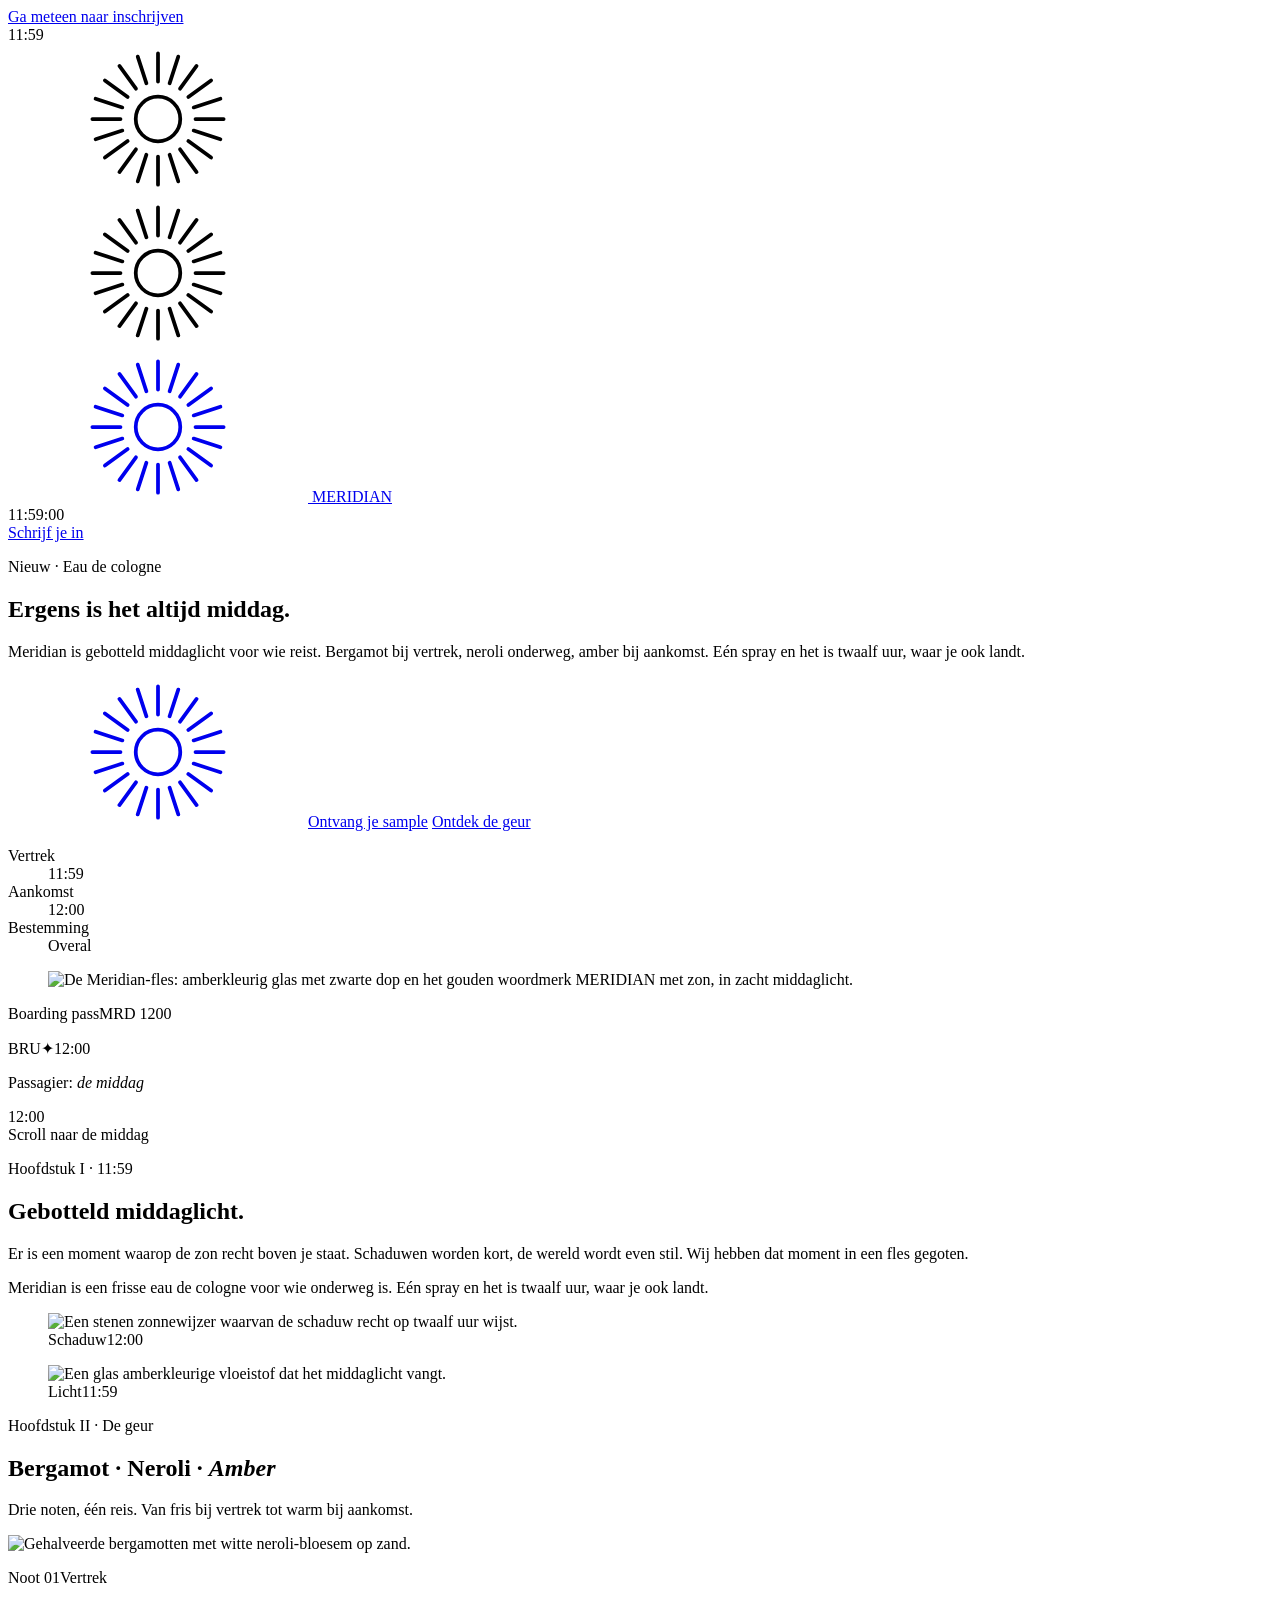
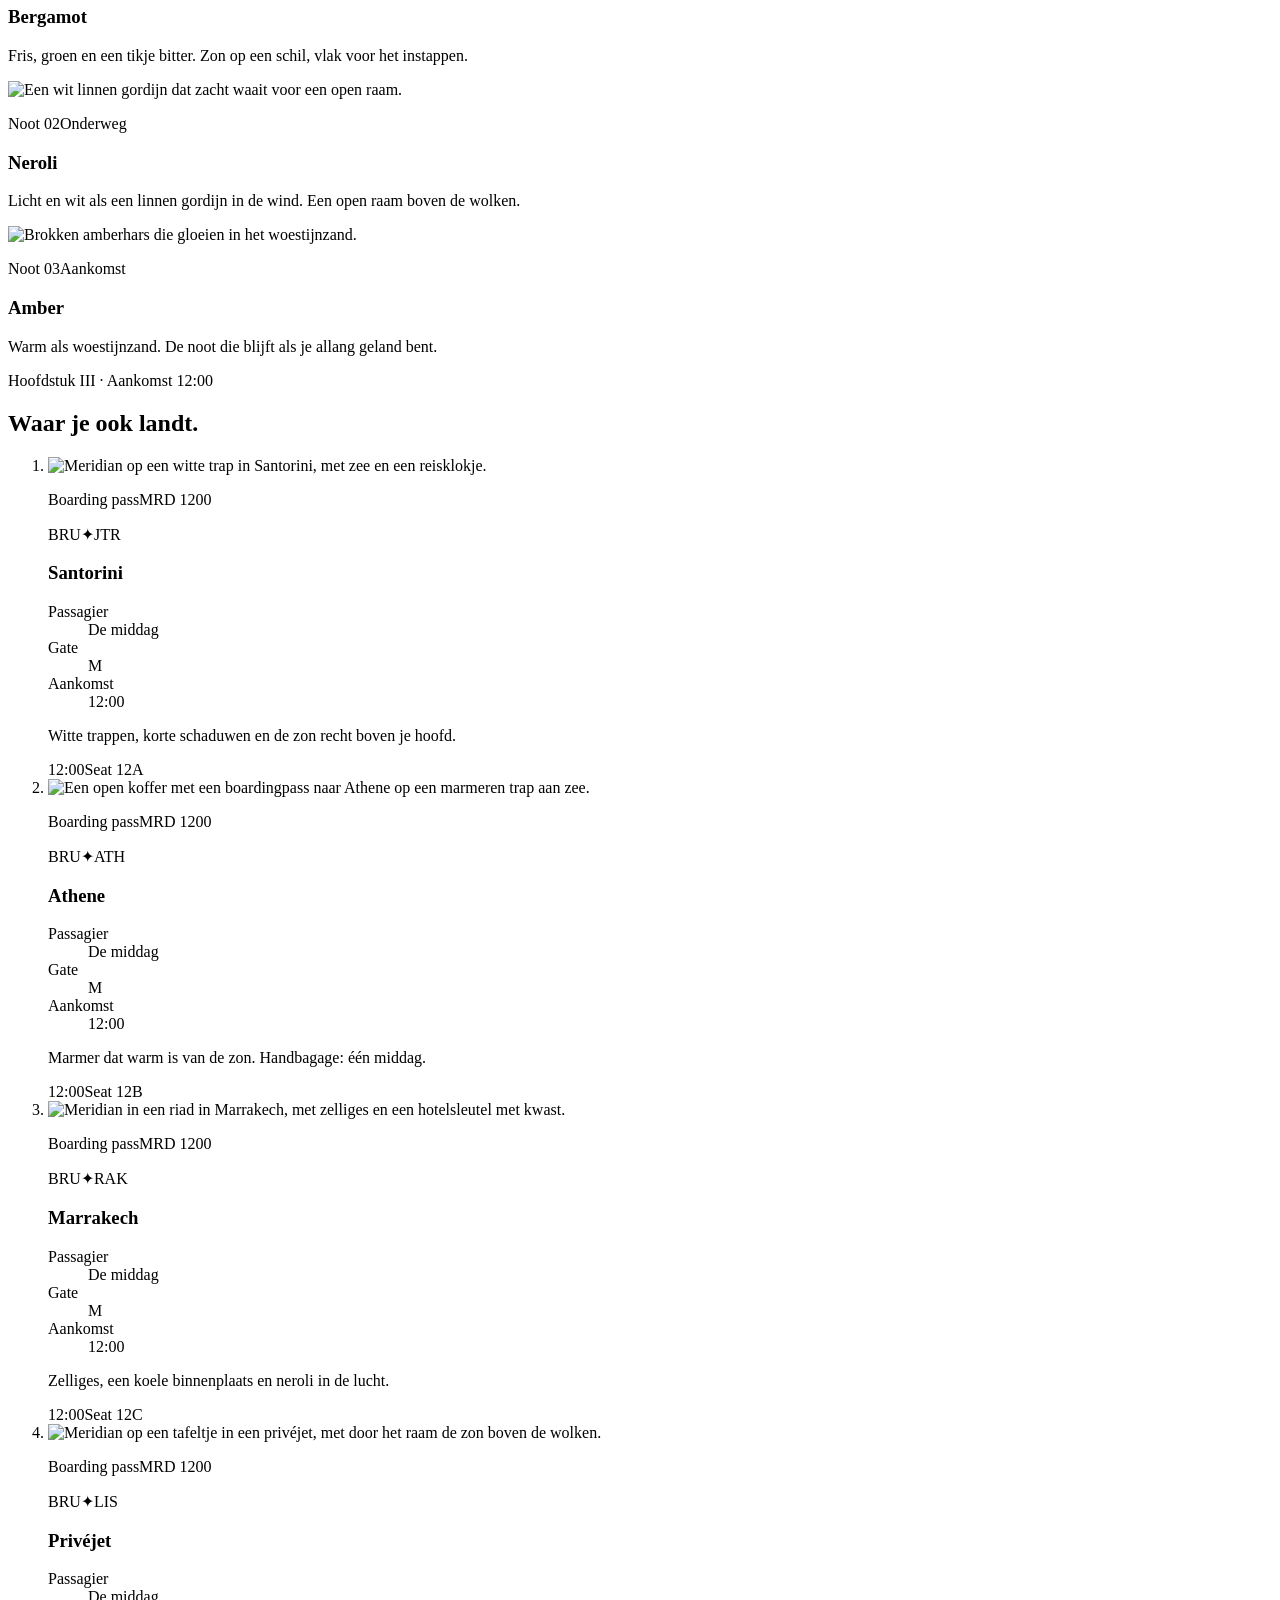
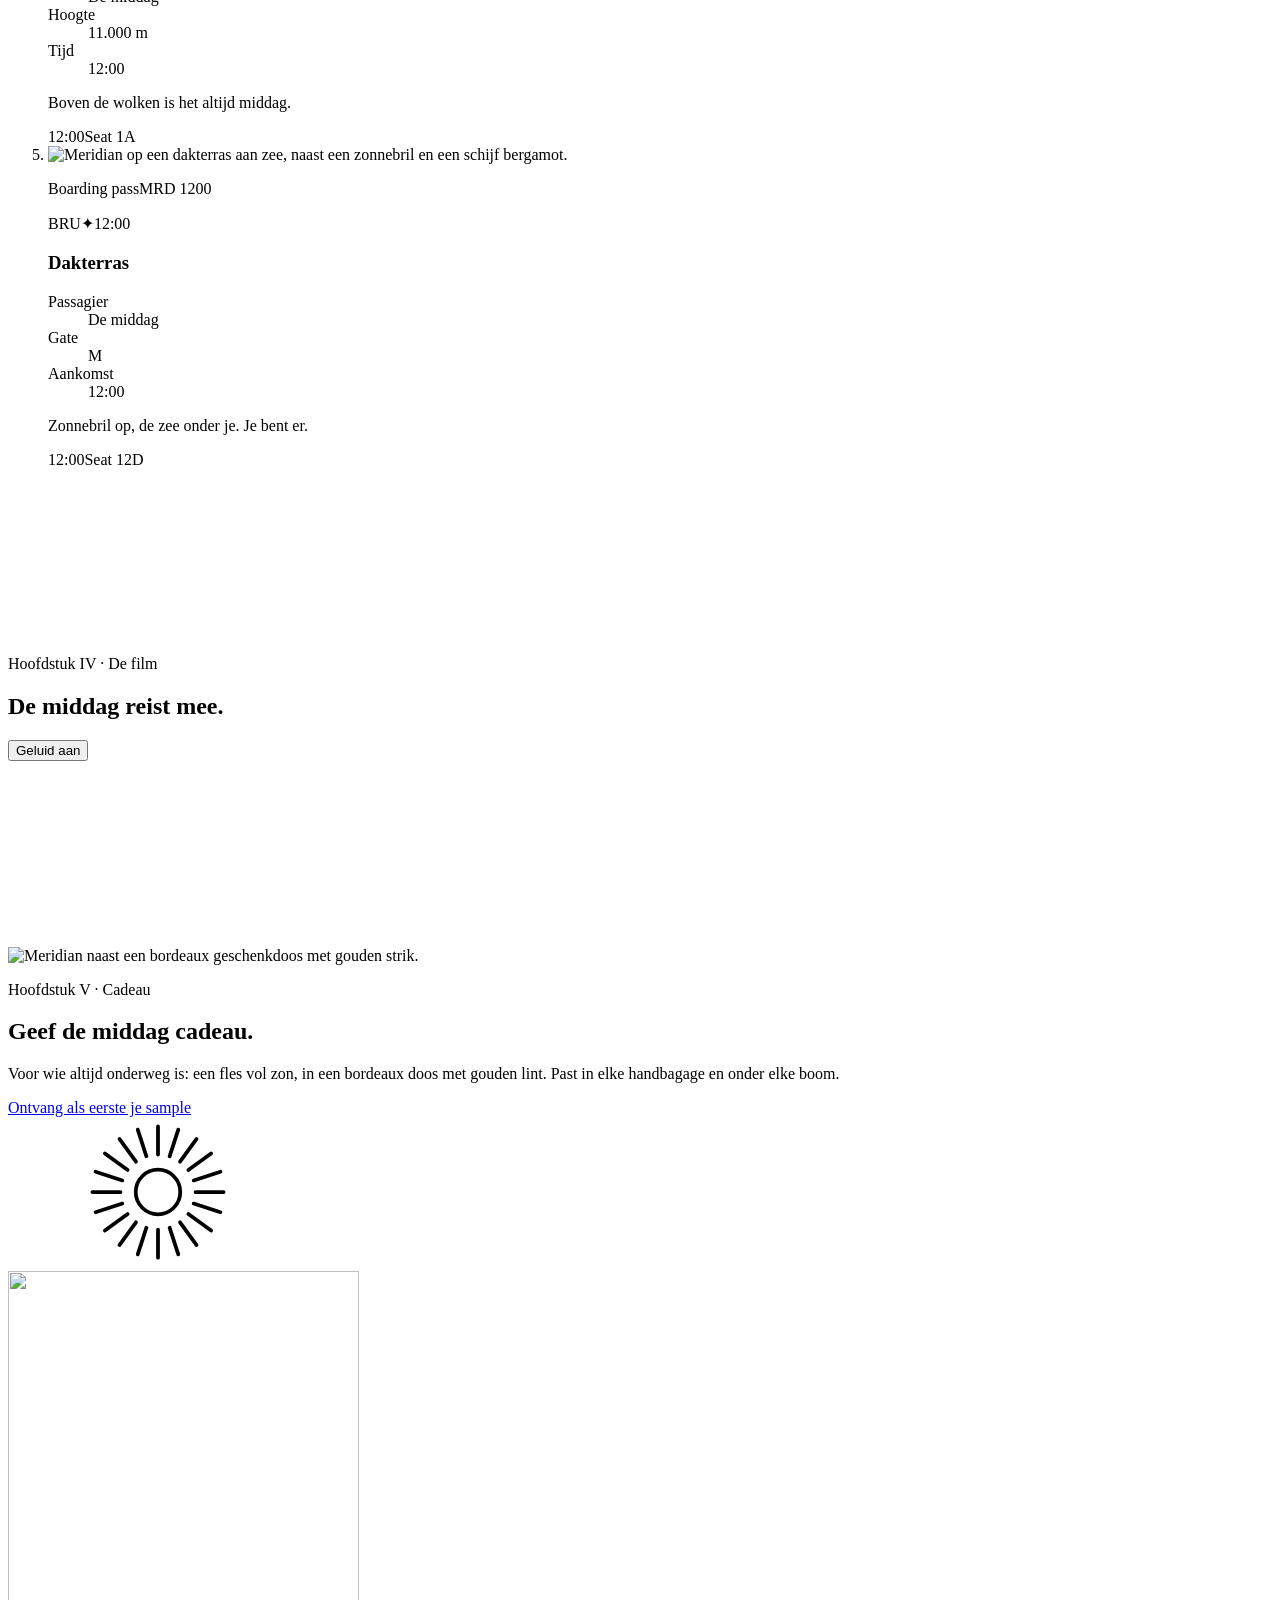
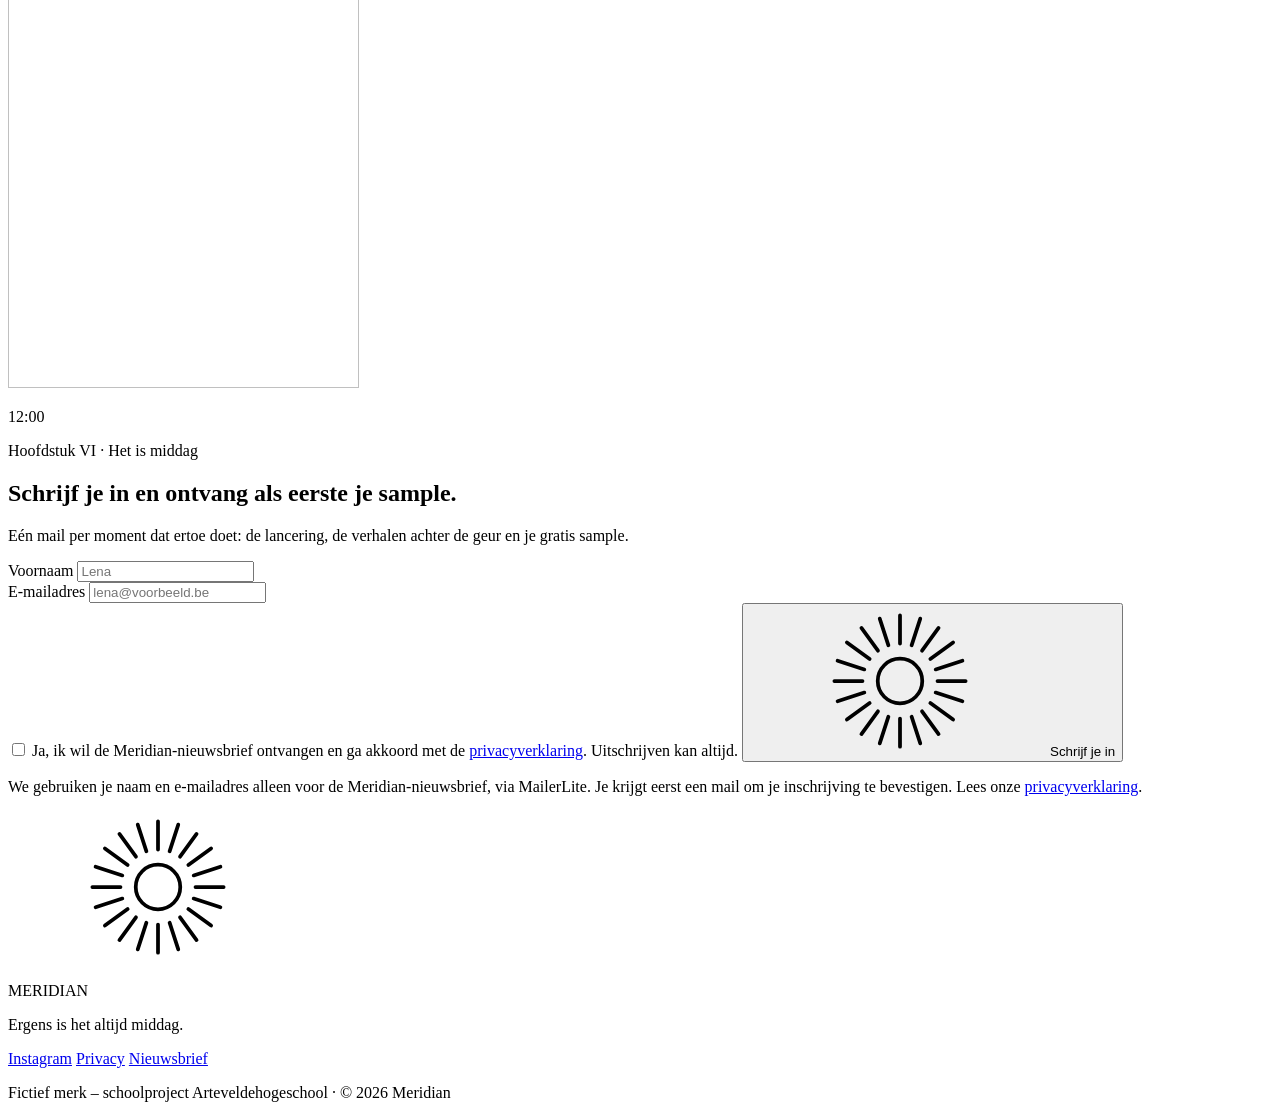
==== index.html @ 3ebc2413 "Add files via upload" ====
<!doctype html>
<html lang="nl">
<head>
  <meta charset="utf-8">
  <script>document.documentElement.classList.add("js")</script>
  <meta name="viewport" content="width=device-width, initial-scale=1">
  <title>MERIDIAN – Ergens is het altijd middag</title>
  <meta name="description" content="Meridian is een eau de cologne voor wie reist: bergamot, neroli en amber. Gebotteld middaglicht. Schrijf je in en ontvang als eerste je sample.">
  <meta name="theme-color" content="#2A1B21">

  <meta property="og:type" content="website">
  <meta property="og:title" content="MERIDIAN – Ergens is het altijd middag">
  <meta property="og:description" content="Gebotteld middaglicht. Eau de cologne voor wie reist. Schrijf je in en ontvang als eerste je sample.">
  <meta property="og:image" content="https://abdullahaltaee10-star.github.io/meridian/img/og-image.jpg">
  <meta property="og:url" content="https://abdullahaltaee10-star.github.io/meridian/">
  <meta property="og:locale" content="nl_BE">
  <meta name="twitter:card" content="summary_large_image">

  <link rel="icon" href="img/zon.svg" type="image/svg+xml">
  <link rel="apple-touch-icon" href="img/apple-touch-icon.png">

  <link rel="preconnect" href="https://fonts.googleapis.com">
  <link rel="preconnect" href="https://fonts.gstatic.com" crossorigin>
  <link href="https://fonts.googleapis.com/css2?family=Manrope:wght@400;500;600&family=Playfair+Display:ital,wght@0,400;0,500;1,400&display=swap" rel="stylesheet">
  <link rel="preload" href="img/hero-fles-a.webp" as="image">
  <link rel="stylesheet" href="css/style.css">
</head>
<body>
  <svg width="0" height="0" style="position:absolute" aria-hidden="true">
    <symbol id="zon" viewBox="0 0 64 64">
      <g fill="none" stroke="currentColor" stroke-width="1.6" stroke-linecap="round">
        <circle cx="32" cy="32" r="9.5"/>
        <g id="stralen"><path d="M32 4v12M32 48v12M4 32h12M48 32h12"/></g>
        <use href="#stralen" transform="rotate(18 32 32)"/>
        <use href="#stralen" transform="rotate(36 32 32)"/>
        <use href="#stralen" transform="rotate(54 32 32)"/>
        <use href="#stralen" transform="rotate(72 32 32)"/>
      </g>
    </symbol>
  </svg>

  <a class="skiplink" href="#inschrijven">Ga meteen naar inschrijven</a>

  <!-- 0. Intro: 11:59 → 12:00 -->
  <div class="intro" aria-hidden="true">
    <div class="intro__klok"><span class="intro__uur">11</span><span class="intro__dp">:</span><span class="intro__min">59</span></div>
    <div class="intro__flits"></div>
  </div>

  <!-- Vaste lagen -->
  <div class="achtergrond" aria-hidden="true"></div>
  <div class="meridiaan" aria-hidden="true"><span class="meridiaan__lijn"></span><svg class="meridiaan__zon"><use href="#zon"/></svg></div>
  <div class="cursor" aria-hidden="true"><svg><use href="#zon"/></svg></div>

  <header class="kop">
    <a class="kop__merk" href="#top" aria-label="Meridian, naar boven">
      <svg class="kop__zon" aria-hidden="true"><use href="#zon"/></svg>
      <span>MERIDIAN</span>
    </a>
    <div class="kop__rechts">
      <div class="klok" role="timer" aria-label="Tijd tot de middag">
        <span class="klok__tijd">11:59</span><span class="klok__sec">:00</span>
      </div>
      <a class="knop knop--klein magneet" href="#inschrijven">Schrijf je in</a>
    </div>
  </header>

  <main id="top">
    <!-- 1. Hero -->
    <section class="hero" data-bg="#FBF3E4" data-fg="#2A1B21" aria-labelledby="hero-titel">
      <div class="hero__tekst">
        <p class="label hero__in">Nieuw · Eau de cologne</p>
        <h1 id="hero-titel" class="hero__titel">
          <span class="hero__regel hero__in">Ergens is het</span>
          <span class="hero__regel hero__regel--cursief hero__in">altijd middag.</span>
        </h1>
        <p class="lead hero__in">Meridian is gebotteld middaglicht voor wie reist. Bergamot bij vertrek, neroli onderweg, amber bij aankomst. Eén spray en het is twaalf uur, waar je ook landt.</p>
        <div class="hero__knoppen hero__in">
          <a class="knop knop--bordeaux magneet" href="#inschrijven"><svg aria-hidden="true"><use href="#zon"/></svg><span>Ontvang je sample</span></a>
          <a class="knop knop--lijn magneet" href="#middaglicht">Ontdek de geur</a>
        </div>
        <dl class="hero__data hero__in">
          <div><dt>Vertrek</dt><dd>11:59</dd></div>
          <div><dt>Aankomst</dt><dd>12:00</dd></div>
          <div><dt>Bestemming</dt><dd>Overal</dd></div>
        </dl>
      </div>
      <div class="hero__beeld">
        <figure class="hero__boog">
          <img src="img/hero-fles-a.webp" alt="De Meridian-fles: amberkleurig glas met zwarte dop en het gouden woordmerk MERIDIAN met zon, in zacht middaglicht." width="819" height="1024" fetchpriority="high">
        </figure>
        <div class="miniticket" aria-hidden="true">
          <div class="miniticket__info">
            <p class="pas__kop"><span>Boarding pass</span><span>MRD 1200</span></p>
            <p class="pas__route"><span>BRU</span><span class="pas__vlieg">✦</span><span>12:00</span></p>
            <p class="miniticket__naam">Passagier: <em>de middag</em></p>
          </div>
          <div class="miniticket__strook"><span class="stempel stempel--klein">12:00</span></div>
        </div>
      </div>
      <div class="scrollhint" aria-hidden="true"><span></span>Scroll naar de middag</div>
    </section>

    <!-- 2. Gebotteld middaglicht -->
    <section id="middaglicht" class="middaglicht" data-bg="#F2BE5C" data-fg="#2A1B21" aria-labelledby="ml-titel">
      <div class="middaglicht__inhoud">
        <p class="label">Hoofdstuk I · 11:59</p>
        <h2 id="ml-titel" class="titel splits">Gebotteld middaglicht.</h2>
        <p class="lead splits-regels">Er is een moment waarop de zon recht boven je staat. Schaduwen worden kort, de wereld wordt even stil. Wij hebben dat moment in een fles gegoten.</p>
        <p class="lead splits-regels">Meridian is een frisse eau de cologne voor wie onderweg is. Eén spray en het is twaalf uur, waar je ook landt.</p>
      </div>
      <div class="middaglicht__beelden">
        <figure class="fotokaart fotokaart--groot">
          <img src="img/zonnewijzer.webp" alt="Een stenen zonnewijzer waarvan de schaduw recht op twaalf uur wijst." loading="lazy" width="896" height="1152">
          <figcaption><span>Schaduw</span><span>12:00</span></figcaption>
        </figure>
        <figure class="fotokaart fotokaart--klein">
          <img src="img/amber-licht.webp" alt="Een glas amberkleurige vloeistof dat het middaglicht vangt." loading="lazy" width="896" height="1152">
          <figcaption><span>Licht</span><span>11:59</span></figcaption>
        </figure>
      </div>
    </section>

    <!-- 3. Geurnoten -->
    <section class="noten" data-bg="#FBF3E4" data-fg="#2A1B21" aria-labelledby="noten-titel">
      <div class="noten__kop">
        <p class="label">Hoofdstuk II · De geur</p>
        <h2 id="noten-titel" class="titel">Bergamot · Neroli · <em>Amber</em></h2>
        <p class="lead">Drie noten, één reis. Van fris bij vertrek tot warm bij aankomst.</p>
      </div>
      <div class="noten__rij">
        <article class="notekaart notekaart--bergamot">
          <div class="notekaart__beeld"><img src="img/bergamot.webp" alt="Gehalveerde bergamotten met witte neroli-bloesem op zand." loading="lazy" width="896" height="1152"></div>
          <div class="notekaart__tekst">
            <p class="notekaart__nr"><span>Noot 01</span><span>Vertrek</span></p>
            <h3 class="notekaart__naam">Bergamot</h3>
            <p>Fris, groen en een tikje bitter. Zon op een schil, vlak voor het instappen.</p>
          </div>
        </article>
        <article class="notekaart notekaart--neroli">
          <div class="notekaart__beeld"><img src="img/gordijn.webp" alt="Een wit linnen gordijn dat zacht waait voor een open raam." loading="lazy" width="896" height="1152"></div>
          <div class="notekaart__tekst">
            <p class="notekaart__nr"><span>Noot 02</span><span>Onderweg</span></p>
            <h3 class="notekaart__naam">Neroli</h3>
            <p>Licht en wit als een linnen gordijn in de wind. Een open raam boven de wolken.</p>
          </div>
        </article>
        <article class="notekaart notekaart--amber">
          <div class="notekaart__beeld"><img src="img/amberhars.webp" alt="Brokken amberhars die gloeien in het woestijnzand." loading="lazy" width="896" height="1152"></div>
          <div class="notekaart__tekst">
            <p class="notekaart__nr"><span>Noot 03</span><span>Aankomst</span></p>
            <h3 class="notekaart__naam">Amber</h3>
            <p>Warm als woestijnzand. De noot die blijft als je allang geland bent.</p>
          </div>
        </article>
      </div>
    </section>

    <!-- 4. Waar je ook landt -->
    <section class="bestemmingen" data-bg="#E6EEF0" data-fg="#2A1B21" aria-labelledby="best-titel">
      <div class="bestemmingen__kop">
        <p class="label">Hoofdstuk III · Aankomst 12:00</p>
        <h2 id="best-titel" class="titel">Waar je ook landt.</h2>
      </div>
      <div class="baan">
        <ol class="baan__spoor">
          <li class="pas">
            <img class="pas__beeld" src="img/santorini.webp" alt="Meridian op een witte trap in Santorini, met zee en een reisklokje." loading="lazy" width="928" height="1152">
            <div class="pas__info">
              <p class="pas__kop"><span>Boarding pass</span><span>MRD 1200</span></p>
              <p class="pas__route"><span>BRU</span><span class="pas__vlieg" aria-hidden="true">✦</span><span>JTR</span></p>
              <h3 class="pas__stad">Santorini</h3>
              <dl class="pas__data"><div><dt>Passagier</dt><dd>De middag</dd></div><div><dt>Gate</dt><dd>M</dd></div><div><dt>Aankomst</dt><dd>12:00</dd></div></dl>
              <p class="pas__zin">Witte trappen, korte schaduwen en de zon recht boven je hoofd.</p>
            </div>
            <div class="pas__perforatie" aria-hidden="true"></div>
            <div class="pas__strook"><span class="stempel">12:00</span><span class="pas__seat">Seat 12A</span></div>
          </li>
          <li class="pas">
            <img class="pas__beeld pas__beeld--athene" src="img/athene.webp" alt="Een open koffer met een boardingpass naar Athene op een marmeren trap aan zee." loading="lazy" width="928" height="1152">
            <div class="pas__info">
              <p class="pas__kop"><span>Boarding pass</span><span>MRD 1200</span></p>
              <p class="pas__route"><span>BRU</span><span class="pas__vlieg" aria-hidden="true">✦</span><span>ATH</span></p>
              <h3 class="pas__stad">Athene</h3>
              <dl class="pas__data"><div><dt>Passagier</dt><dd>De middag</dd></div><div><dt>Gate</dt><dd>M</dd></div><div><dt>Aankomst</dt><dd>12:00</dd></div></dl>
              <p class="pas__zin">Marmer dat warm is van de zon. Handbagage: één middag.</p>
            </div>
            <div class="pas__perforatie" aria-hidden="true"></div>
            <div class="pas__strook"><span class="stempel">12:00</span><span class="pas__seat">Seat 12B</span></div>
          </li>
          <li class="pas">
            <img class="pas__beeld" src="img/marrakech.webp" alt="Meridian in een riad in Marrakech, met zelliges en een hotelsleutel met kwast." loading="lazy" width="928" height="1152">
            <div class="pas__info">
              <p class="pas__kop"><span>Boarding pass</span><span>MRD 1200</span></p>
              <p class="pas__route"><span>BRU</span><span class="pas__vlieg" aria-hidden="true">✦</span><span>RAK</span></p>
              <h3 class="pas__stad">Marrakech</h3>
              <dl class="pas__data"><div><dt>Passagier</dt><dd>De middag</dd></div><div><dt>Gate</dt><dd>M</dd></div><div><dt>Aankomst</dt><dd>12:00</dd></div></dl>
              <p class="pas__zin">Zelliges, een koele binnenplaats en neroli in de lucht.</p>
            </div>
            <div class="pas__perforatie" aria-hidden="true"></div>
            <div class="pas__strook"><span class="stempel">12:00</span><span class="pas__seat">Seat 12C</span></div>
          </li>
          <li class="pas">
            <img class="pas__beeld" src="img/privejet.webp" alt="Meridian op een tafeltje in een privéjet, met door het raam de zon boven de wolken." loading="lazy" width="928" height="1152">
            <div class="pas__info">
              <p class="pas__kop"><span>Boarding pass</span><span>MRD 1200</span></p>
              <p class="pas__route"><span>BRU</span><span class="pas__vlieg" aria-hidden="true">✦</span><span>LIS</span></p>
              <h3 class="pas__stad">Privéjet</h3>
              <dl class="pas__data"><div><dt>Passagier</dt><dd>De middag</dd></div><div><dt>Hoogte</dt><dd>11.000 m</dd></div><div><dt>Tijd</dt><dd>12:00</dd></div></dl>
              <p class="pas__zin">Boven de wolken is het altijd middag.</p>
            </div>
            <div class="pas__perforatie" aria-hidden="true"></div>
            <div class="pas__strook"><span class="stempel">12:00</span><span class="pas__seat">Seat 1A</span></div>
          </li>
          <li class="pas">
            <img class="pas__beeld" src="img/dakterras.webp" alt="Meridian op een dakterras aan zee, naast een zonnebril en een schijf bergamot." loading="lazy" width="928" height="1152">
            <div class="pas__info">
              <p class="pas__kop"><span>Boarding pass</span><span>MRD 1200</span></p>
              <p class="pas__route"><span>BRU</span><span class="pas__vlieg" aria-hidden="true">✦</span><span>12:00</span></p>
              <h3 class="pas__stad">Dakterras</h3>
              <dl class="pas__data"><div><dt>Passagier</dt><dd>De middag</dd></div><div><dt>Gate</dt><dd>M</dd></div><div><dt>Aankomst</dt><dd>12:00</dd></div></dl>
              <p class="pas__zin">Zonnebril op, de zee onder je. Je bent er.</p>
            </div>
            <div class="pas__perforatie" aria-hidden="true"></div>
            <div class="pas__strook"><span class="stempel">12:00</span><span class="pas__seat">Seat 12D</span></div>
          </li>
        </ol>
      </div>
    </section>

    <!-- 5. Film -->
    <section class="film" data-bg="#2A1B21" data-fg="#FBF3E4" aria-labelledby="film-titel">
      <div class="film__kader">
        <video class="film__video" muted loop playsinline preload="none"
          poster="video/poster-film-16x9.webp"
          data-src-breed="video/meridian-film-16x9.mp4" data-src-hoog="video/meridian-film-9x16.mp4"
          data-poster-hoog="video/poster-film-9x16.webp"
          aria-label="Campagnefilm De middag reist mee: een boardingpass, een koffer vol licht, een zonnewijzer op de vleugel en de Meridian-fles op terrazzo."></video>
        <div class="film__tekst">
          <p class="label">Hoofdstuk IV · De film</p>
          <h2 id="film-titel" class="titel">De middag reist mee.</h2>
        </div>
        <button class="film__geluid magneet" type="button" aria-pressed="false">
          <span class="film__geluid-icoon" aria-hidden="true"></span><span class="film__geluid-tekst">Geluid aan</span>
        </button>
      </div>
    </section>

    <!-- 6. Cadeau -->
    <section class="cadeau" data-bg="#8A384D" data-fg="#FBF3E4" aria-labelledby="cadeau-titel">
      <div class="cadeau__beelden">
        <figure class="cadeau__boog">
          <video class="cadeau__video" muted loop playsinline preload="none"
            poster="video/poster-cadeau-9x16.webp"
            data-src-breed="video/meridian-cadeau-9x16.mp4" data-src-hoog="video/meridian-cadeau-9x16.mp4"
            aria-label="Cadeaufilm: de Meridian-fles in een bordeaux geschenkdoos met gouden lint."></video>
        </figure>
        <img class="cadeau__los" src="img/cadeau-03.webp" alt="Meridian naast een bordeaux geschenkdoos met gouden strik." loading="lazy" width="1000" height="1250">
      </div>
      <div class="cadeau__tekst">
        <p class="label">Hoofdstuk V · Cadeau</p>
        <h2 id="cadeau-titel" class="titel splits">Geef de middag cadeau.</h2>
        <p class="lead">Voor wie altijd onderweg is: een fles vol zon, in een bordeaux doos met gouden lint. Past in elke handbagage en onder elke boom.</p>
        <a class="knop knop--goud magneet" href="#inschrijven">Ontvang als eerste je sample</a>
      </div>
    </section>

    <!-- 7. Inschrijving -->
    <section id="inschrijven" class="inschrijven" data-bg="#FBF3E4" data-fg="#2A1B21" aria-labelledby="form-titel">
      <div class="twaalf" aria-hidden="true">
        <div class="twaalf__zon"><div class="twaalf__gloed"></div><svg><use href="#zon"/></svg></div>
        <span class="twaalf__lijn"></span>
        <img class="twaalf__fles" src="img/fles-a.webp" alt="" loading="lazy" width="351" height="717">
        <p class="twaalf__tijd">12:00</p>
      </div>
      <div class="inschrijven__vak">
        <p class="label">Hoofdstuk VI · Het is middag</p>
        <h2 id="form-titel" class="titel">Schrijf je in en ontvang als eerste je sample.</h2>
        <p class="lead">Eén mail per moment dat ertoe doet: de lancering, de verhalen achter de geur en je gratis sample.</p>

        <!-- MailerLite embedded form "Meridian – Nieuwsbrief" (account 2735695, form 202109237346698867), in brandkitstijl -->
        <form class="formulier" action="https://assets.mailerlite.com/jsonp/2735695/forms/202109237346698867/subscribe" method="post" target="_blank" novalidate>
          <div class="veld">
            <label for="f-naam">Voornaam</label>
            <input id="f-naam" type="text" name="fields[name]" autocomplete="given-name" placeholder="Lena" required>
          </div>
          <div class="veld">
            <label for="f-mail">E-mailadres</label>
            <input id="f-mail" type="email" name="fields[email]" autocomplete="email" placeholder="lena@voorbeeld.be" required>
          </div>
          <label class="optin">
            <input id="f-optin" type="checkbox" required>
            <span class="optin__vak" aria-hidden="true"></span>
            <span>Ja, ik wil de Meridian-nieuwsbrief ontvangen en ga akkoord met de <a href="privacy.html">privacyverklaring</a>. Uitschrijven kan altijd.</span>
          </label>
          <input type="hidden" name="ml-submit" value="1">
          <input type="hidden" name="anticsrf" value="true">
          <button class="knop knop--bordeaux magneet" type="submit"><svg aria-hidden="true"><use href="#zon"/></svg><span>Schrijf je in</span></button>
          <p class="formulier__melding" role="status" aria-live="polite"></p>
          <p class="formulier__gdpr">We gebruiken je naam en e-mailadres alleen voor de Meridian-nieuwsbrief, via MailerLite. Je krijgt eerst een mail om je inschrijving te bevestigen. Lees onze <a href="privacy.html">privacyverklaring</a>.</p>
        </form>
        <div class="bedankt" hidden tabindex="-1">
          <svg aria-hidden="true"><use href="#zon"/></svg>
          <h3 class="titel-s">Welkom aan boord.</h3>
          <p>Check je inbox en bevestig je inschrijving. Daarna reist de middag met je mee.</p>
        </div>
      </div>
    </section>
  </main>

  <!-- 8. Footer -->
  <footer class="voet">
    <div class="voet__merk">
      <svg aria-hidden="true"><use href="#zon"/></svg>
      <p class="voet__woordmerk">MERIDIAN</p>
      <p class="voet__slogan">Ergens is het altijd middag.</p>
    </div>
    <nav class="voet__links" aria-label="Footer">
      <a href="https://www.instagram.com/" rel="noopener" target="_blank">Instagram</a>
      <a href="privacy.html">Privacy</a>
      <a href="#inschrijven">Nieuwsbrief</a>
    </nav>
    <p class="voet__klein">Fictief merk – schoolproject Arteveldehogeschool · © 2026 Meridian</p>
  </footer>

  <script src="https://cdnjs.cloudflare.com/ajax/libs/gsap/3.12.5/gsap.min.js"></script>
  <script src="https://cdnjs.cloudflare.com/ajax/libs/gsap/3.12.5/ScrollTrigger.min.js"></script>
  <script src="https://unpkg.com/lenis@1.1.13/dist/lenis.min.js"></script>
  <script src="js/main.js"></script>
</body>
</html>
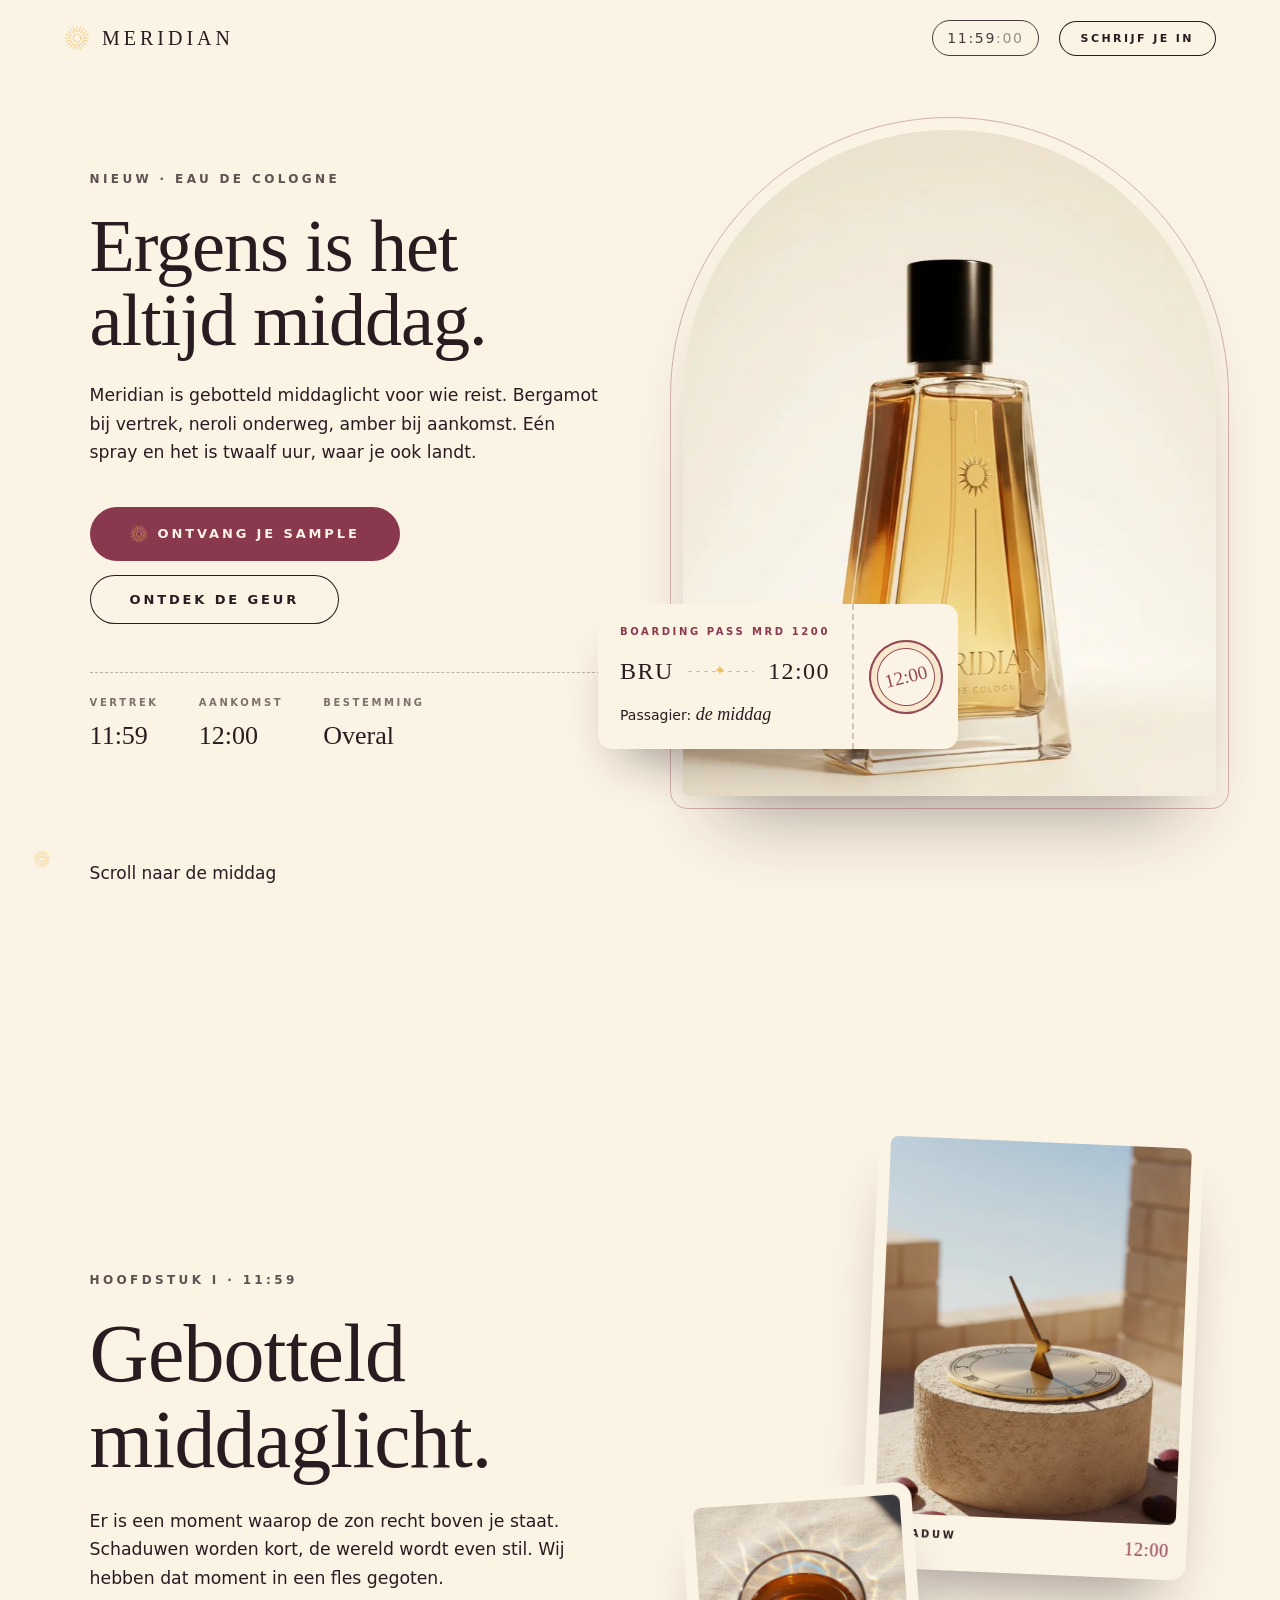
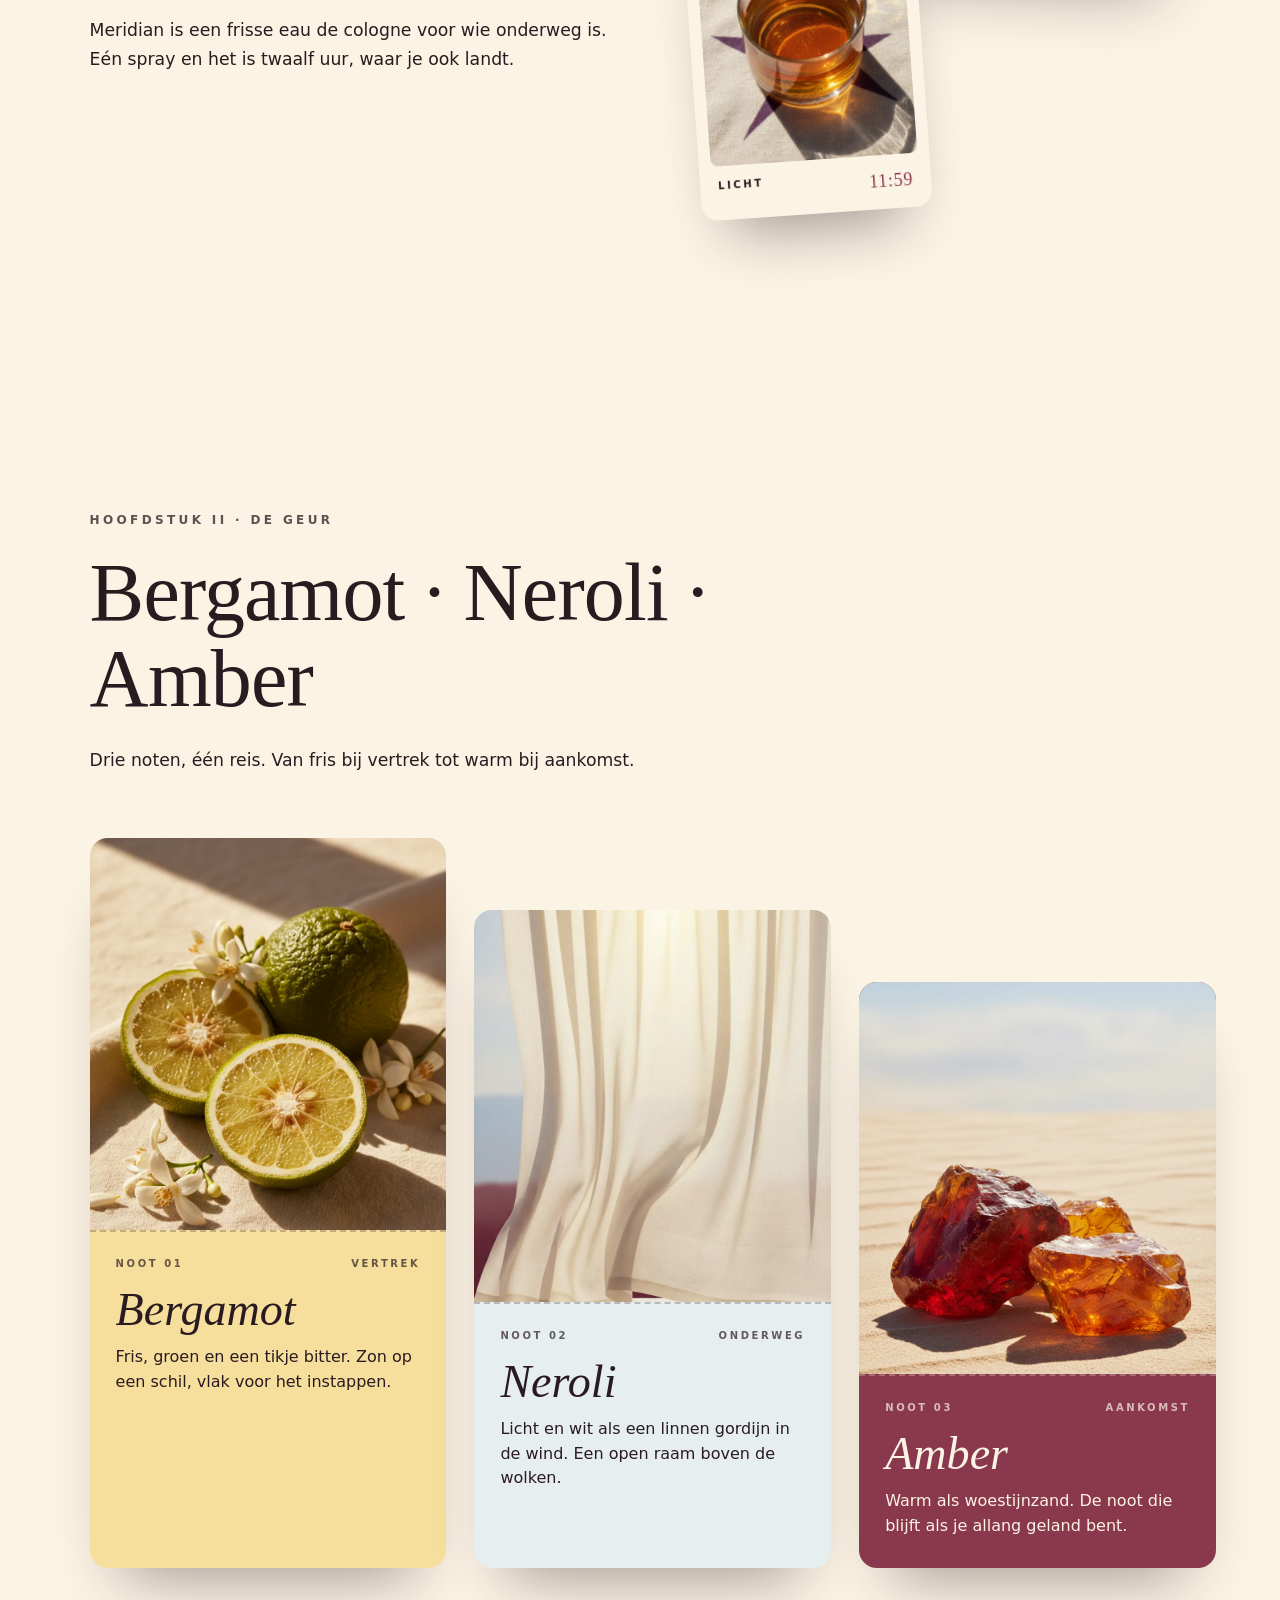
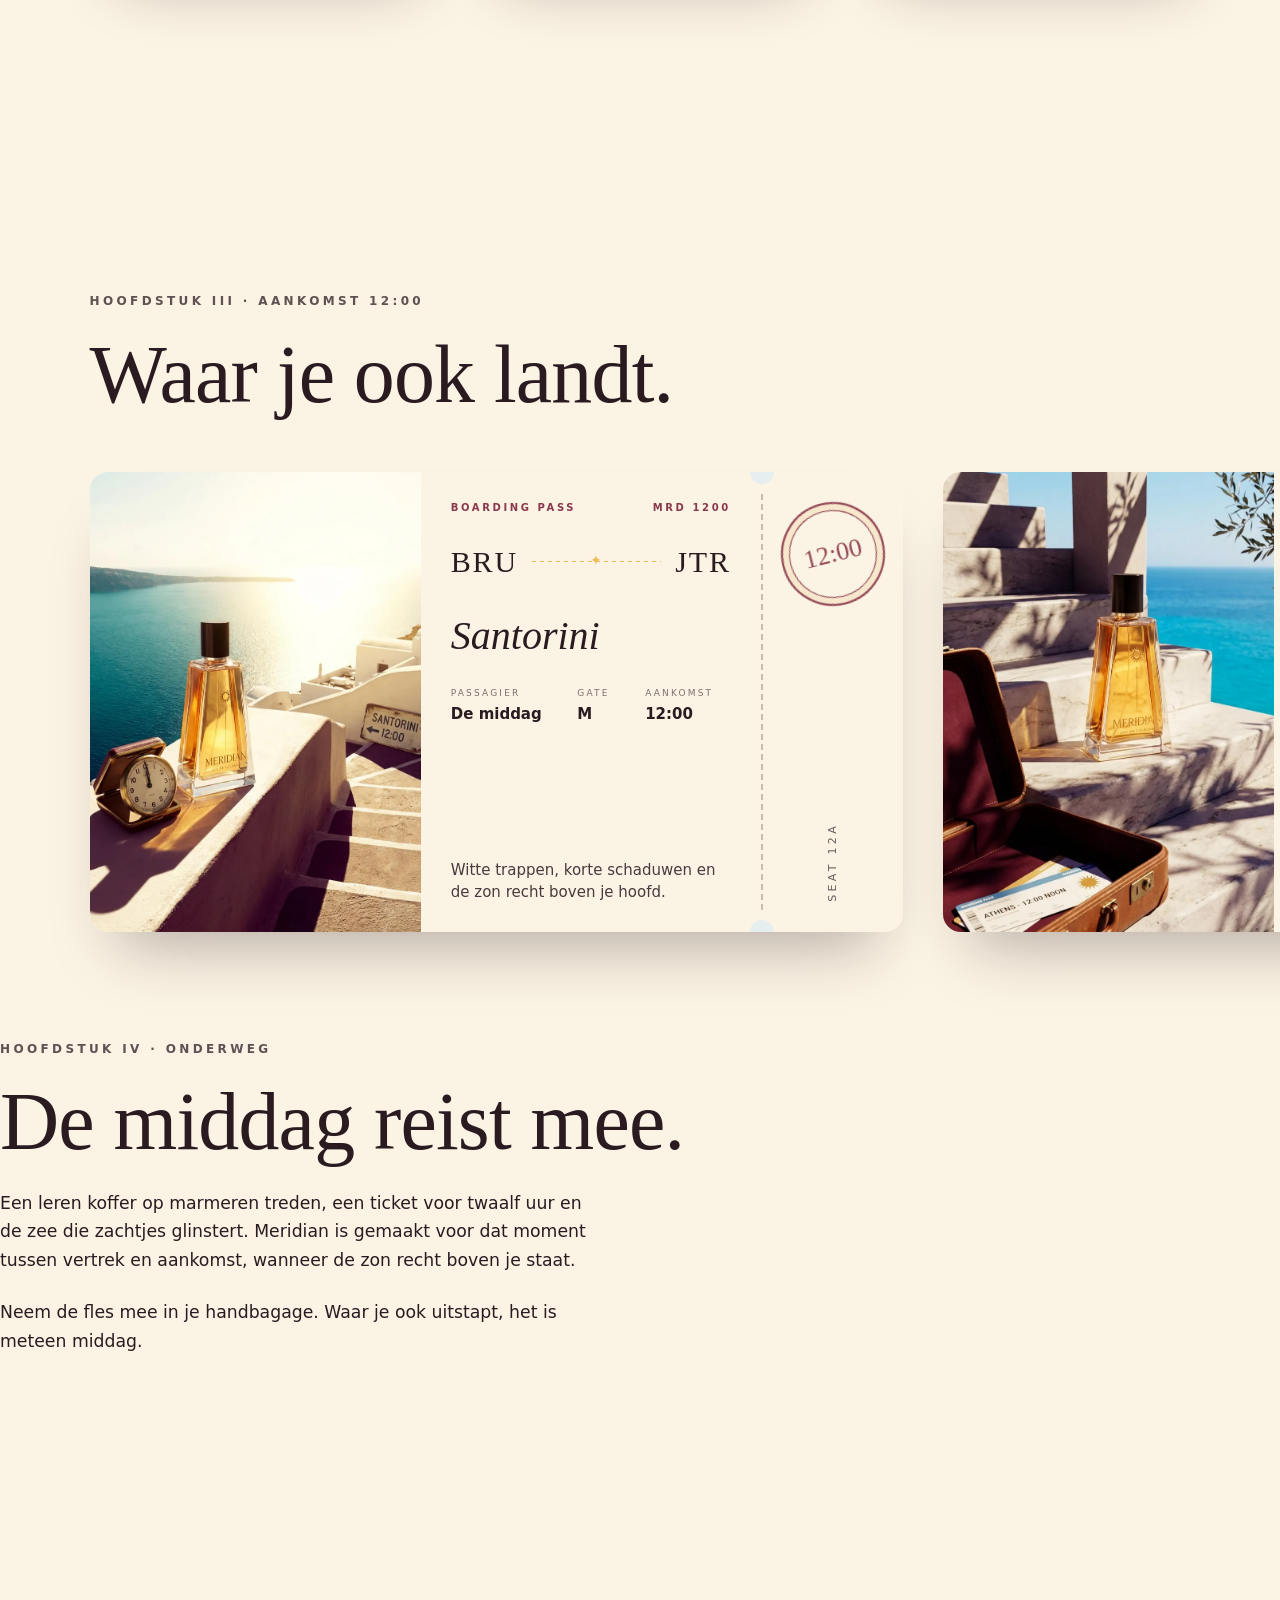
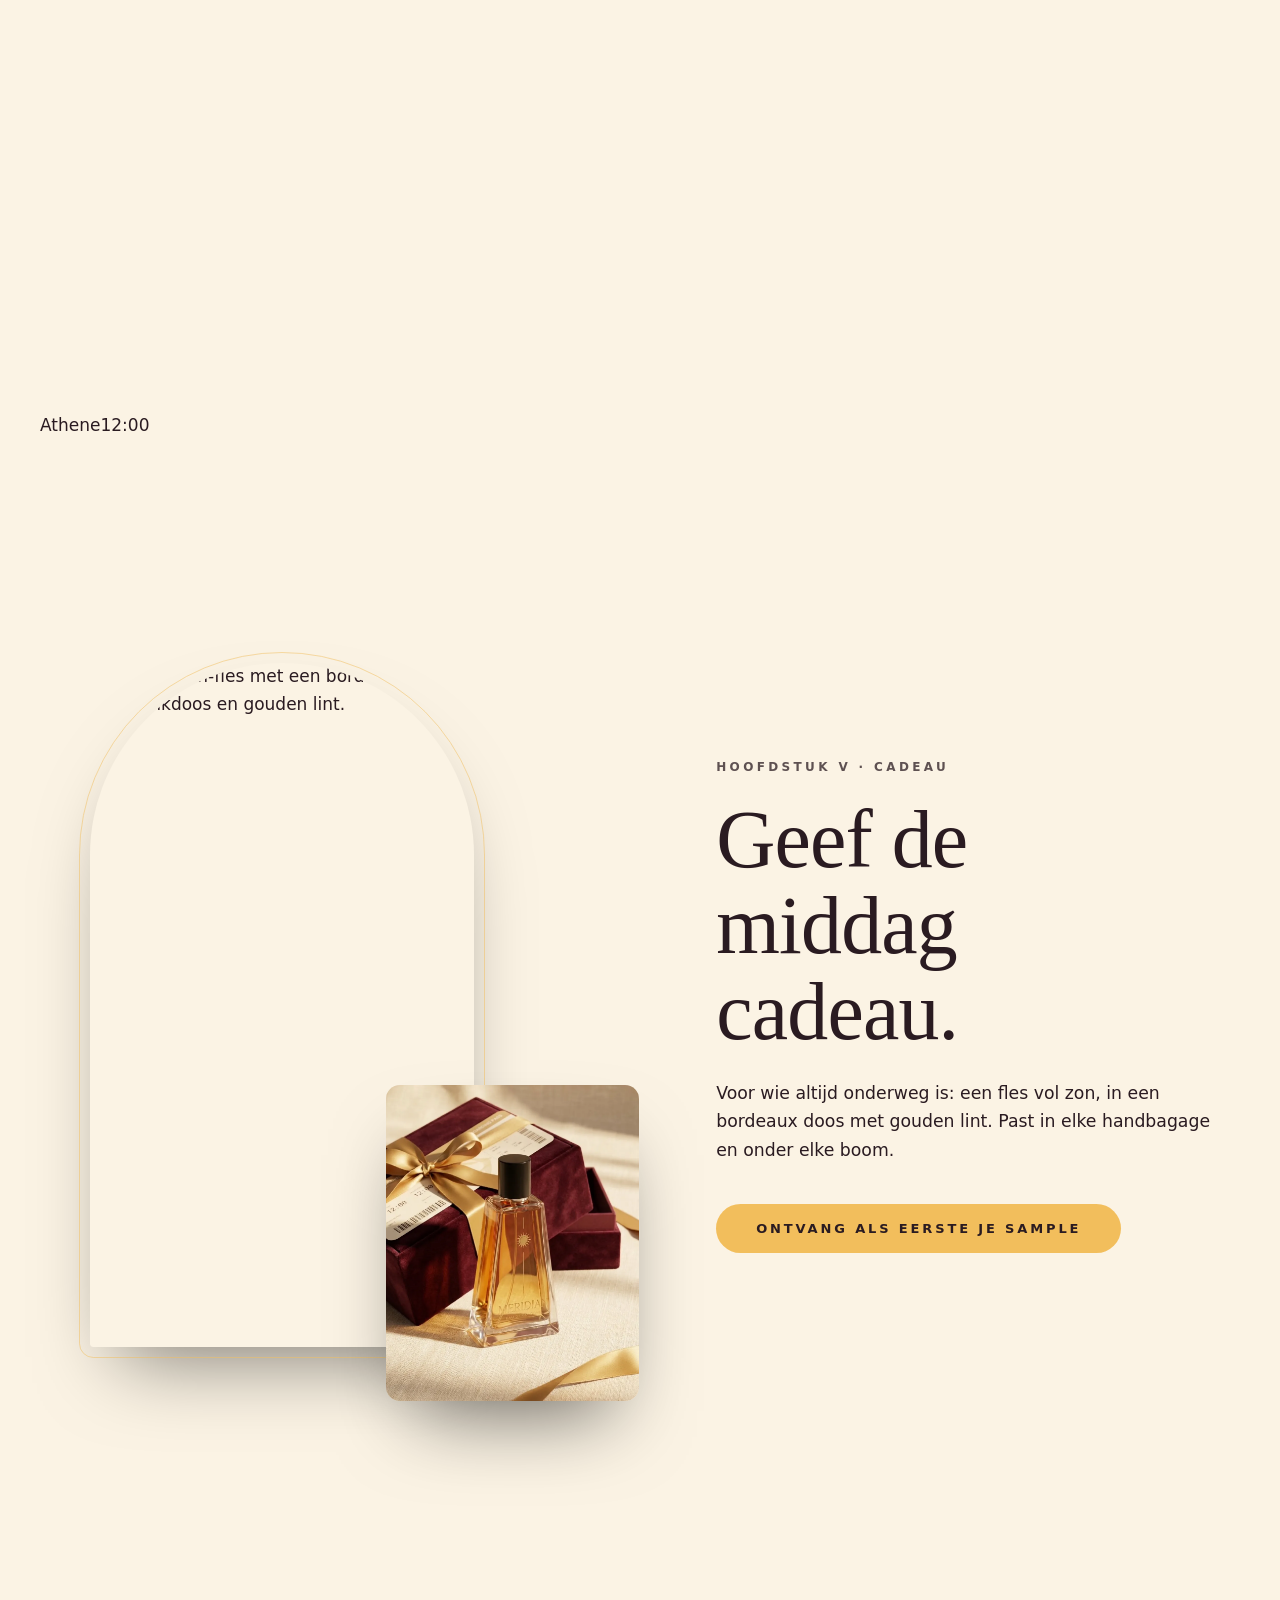
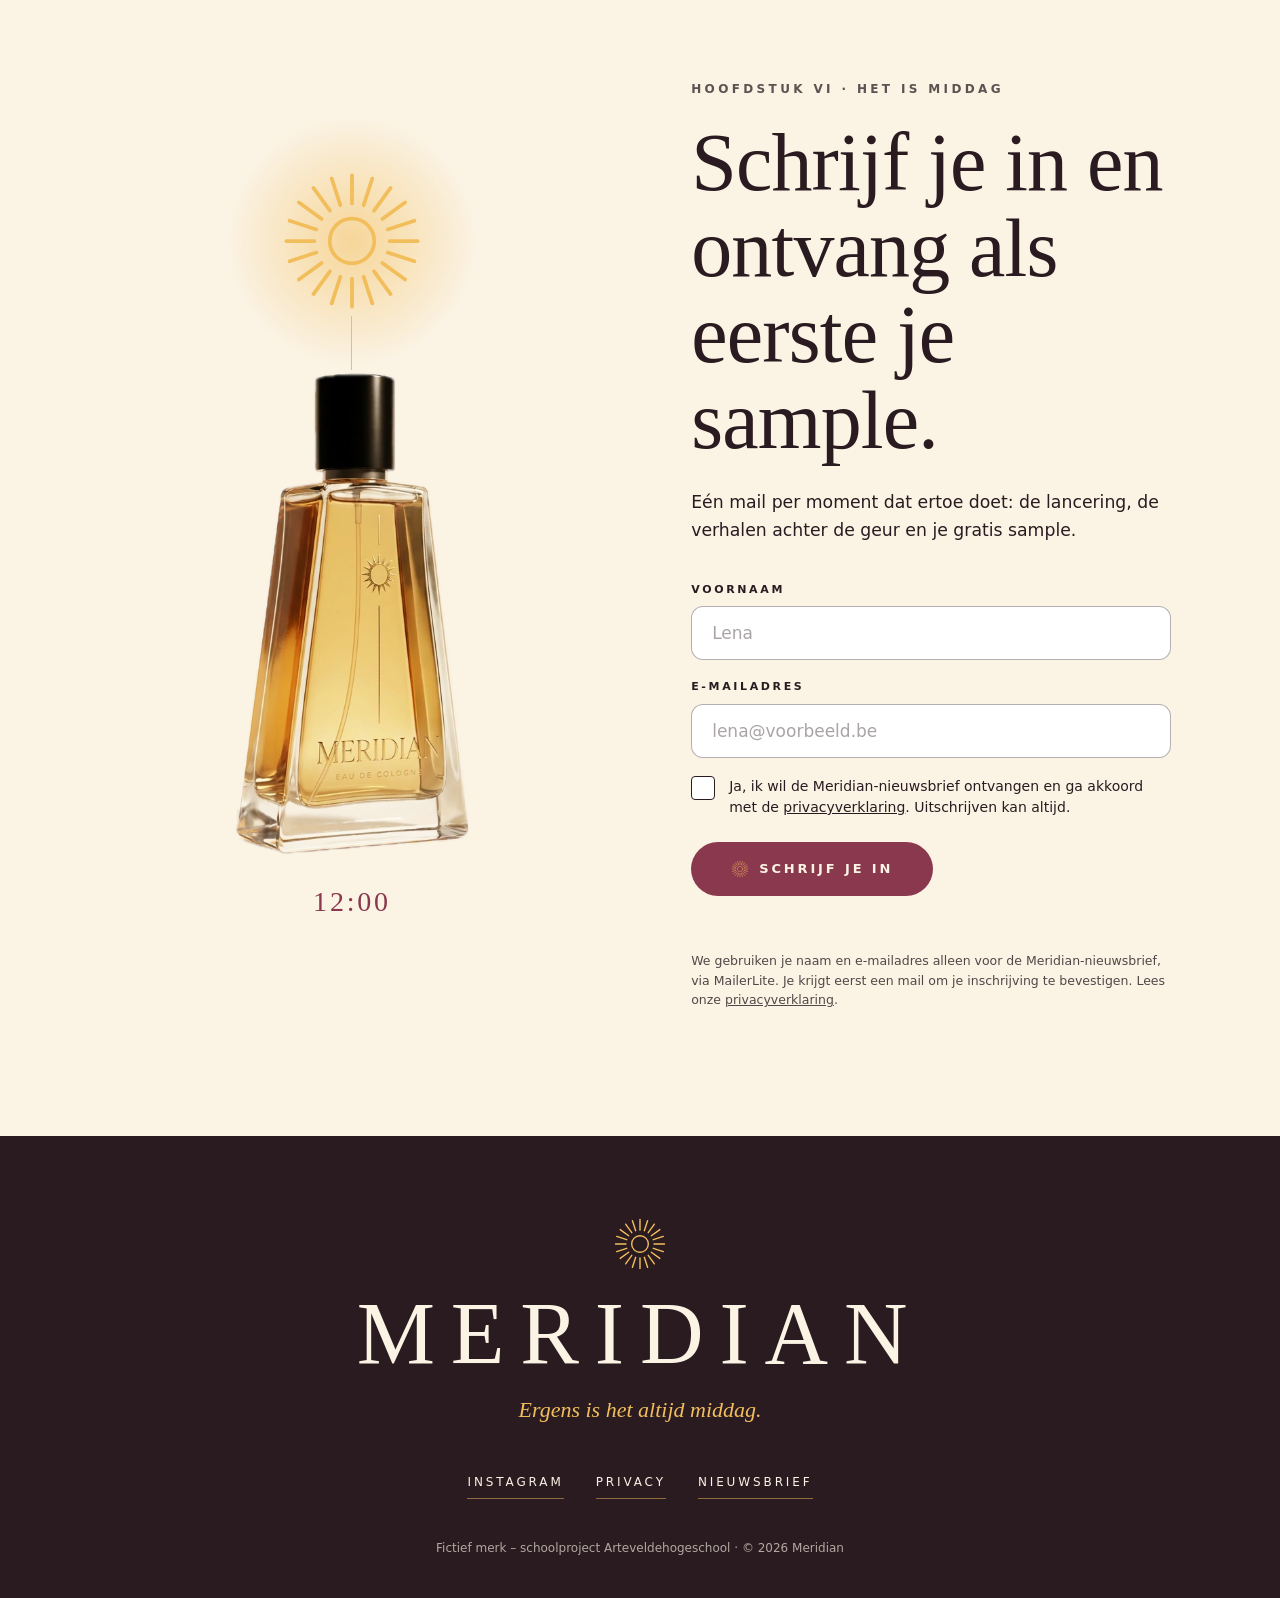
==== commit 0fea924f: "Docentfeedback: kleine realistische clip i.p.v. film, titels in één gewicht" ====
--- a/index.html
+++ b/index.html
@@ -70,10 +70,7 @@
     <section class="hero" data-bg="#FBF3E4" data-fg="#2A1B21" aria-labelledby="hero-titel">
       <div class="hero__tekst">
         <p class="label hero__in">Nieuw · Eau de cologne</p>
-        <h1 id="hero-titel" class="hero__titel">
-          <span class="hero__regel hero__in">Ergens is het</span>
-          <span class="hero__regel hero__regel--cursief hero__in">altijd middag.</span>
-        </h1>
+        <h1 id="hero-titel" class="hero__titel hero__in">Ergens is het altijd middag.</h1>
         <p class="lead hero__in">Meridian is gebotteld middaglicht voor wie reist. Bergamot bij vertrek, neroli onderweg, amber bij aankomst. Eén spray en het is twaalf uur, waar je ook landt.</p>
         <div class="hero__knoppen hero__in">
           <a class="knop knop--bordeaux magneet" href="#inschrijven"><svg aria-hidden="true"><use href="#zon"/></svg><span>Ontvang je sample</span></a>
@@ -125,7 +122,7 @@
     <section class="noten" data-bg="#FBF3E4" data-fg="#2A1B21" aria-labelledby="noten-titel">
       <div class="noten__kop">
         <p class="label">Hoofdstuk II · De geur</p>
-        <h2 id="noten-titel" class="titel">Bergamot · Neroli · <em>Amber</em></h2>
+        <h2 id="noten-titel" class="titel">Bergamot · Neroli · Amber</h2>
         <p class="lead">Drie noten, één reis. Van fris bij vertrek tot warm bij aankomst.</p>
       </div>
       <div class="noten__rij">
@@ -228,32 +225,29 @@
       </div>
     </section>
 
-    <!-- 5. Film -->
-    <section class="film" data-bg="#2A1B21" data-fg="#FBF3E4" aria-labelledby="film-titel">
-      <div class="film__kader">
-        <video class="film__video" muted loop playsinline preload="none"
-          poster="video/poster-film-16x9.webp"
-          data-src-breed="video/meridian-film-16x9.mp4" data-src-hoog="video/meridian-film-9x16.mp4"
-          data-poster-hoog="video/poster-film-9x16.webp"
-          aria-label="Campagnefilm De middag reist mee: een boardingpass, een koffer vol licht, een zonnewijzer op de vleugel en de Meridian-fles op terrazzo."></video>
-        <div class="film__tekst">
-          <p class="label">Hoofdstuk IV · De film</p>
-          <h2 id="film-titel" class="titel">De middag reist mee.</h2>
-        </div>
-        <button class="film__geluid magneet" type="button" aria-pressed="false">
-          <span class="film__geluid-icoon" aria-hidden="true"></span><span class="film__geluid-tekst">Geluid aan</span>
-        </button>
-      </div>
+    <!-- 5. De reis (kleine realistische clip) -->
+    <section id="reis" class="reis" data-bg="#FBF3E4" data-fg="#2A1B21" aria-labelledby="reis-titel">
+      <div class="reis__tekst">
+        <p class="label">Hoofdstuk IV · Onderweg</p>
+        <h2 id="reis-titel" class="titel">De middag reist mee.</h2>
+        <p class="lead">Een leren koffer op marmeren treden, een ticket voor twaalf uur en de zee die zachtjes glinstert. Meridian is gemaakt voor dat moment tussen vertrek en aankomst, wanneer de zon recht boven je staat.</p>
+        <p class="lead">Neem de fles mee in je handbagage. Waar je ook uitstapt, het is meteen middag.</p>
+      </div>
+      <figure class="reis__clip">
+        <video class="reis__video" autoplay muted loop playsinline preload="metadata"
+          poster="video/poster-koffer.jpg" width="360" height="640"
+          aria-label="Korte clip: een open leren koffer met een ticket voor 12:00 op marmeren trappen aan zee, met de Meridian-fles op de trede erboven.">
+          <source src="video/meridian-koffer.mp4" type="video/mp4">
+        </video>
+        <figcaption><span>Athene</span><span>12:00</span></figcaption>
+      </figure>
     </section>
 
     <!-- 6. Cadeau -->
     <section class="cadeau" data-bg="#8A384D" data-fg="#FBF3E4" aria-labelledby="cadeau-titel">
       <div class="cadeau__beelden">
         <figure class="cadeau__boog">
-          <video class="cadeau__video" muted loop playsinline preload="none"
-            poster="video/poster-cadeau-9x16.webp"
-            data-src-breed="video/meridian-cadeau-9x16.mp4" data-src-hoog="video/meridian-cadeau-9x16.mp4"
-            aria-label="Cadeaufilm: de Meridian-fles in een bordeaux geschenkdoos met gouden lint."></video>
+          <img class="cadeau__video" src="img/cadeau-01.webp" alt="De Meridian-fles met een bordeaux geschenkdoos en gouden lint." loading="lazy" width="1000" height="1250">
         </figure>
         <img class="cadeau__los" src="img/cadeau-03.webp" alt="Meridian naast een bordeaux geschenkdoos met gouden strik." loading="lazy" width="1000" height="1250">
       </div>
--- a/css/style.css
+++ b/css/style.css
@@ -0,0 +1,428 @@
+/* MERIDIAN – Ergens is het altijd middag
+   Kleuren en typografie volgens de brandkit (Figma, pagina Brandkit). */
+
+:root {
+  --bordeaux: #8A384D;
+  --goud: #F2BE5C;
+  --hemel: #E6EEF0;
+  --creme: #FBF3E4;
+  --pruim: #2A1B21;
+  --fg: var(--pruim);
+
+  --serif: "Playfair Display", Georgia, serif;
+  --sans: "Manrope", system-ui, sans-serif;
+
+  --rand: clamp(20px, 5vw, 72px);
+  --radius: 12px;
+  --ease: cubic-bezier(.22, .8, .2, 1);
+}
+
+*, *::before, *::after { box-sizing: border-box; }
+html { -webkit-text-size-adjust: 100%; overflow-x: clip; }
+html.lenis, html.lenis body { height: auto; }
+.lenis.lenis-smooth { scroll-behavior: auto !important; }
+body {
+  margin: 0;
+  background: var(--creme);
+  color: var(--fg);
+  font-family: var(--sans);
+  font-size: 17px;
+  line-height: 1.6;
+  overflow-x: clip;
+  transition: color .6s var(--ease);
+}
+img, video, svg { display: block; max-width: 100%; }
+img { height: auto; }
+a { color: inherit; }
+h1, h2, h3 { font-weight: 400; margin: 0; }
+p { margin: 0; }
+
+:focus-visible { outline: 2px solid var(--goud); outline-offset: 4px; border-radius: 4px; }
+
+.sr-only, .sr-fles {
+  position: absolute !important; width: 1px; height: 1px; overflow: hidden;
+  clip: rect(0 0 0 0); white-space: nowrap;
+}
+.skiplink {
+  position: fixed; top: 12px; left: 12px; z-index: 100; padding: 10px 16px;
+  background: var(--pruim); color: var(--creme); border-radius: 999px;
+  transform: translateY(-200%); transition: transform .3s;
+}
+.skiplink:focus { transform: none; }
+
+/* ---------- Typografie ---------- */
+.label {
+  font-size: 12px; font-weight: 600; letter-spacing: .28em; text-transform: uppercase;
+  opacity: .75; margin-bottom: 20px;
+}
+.titel {
+  font-family: var(--serif); font-size: clamp(40px, 6.4vw, 96px);
+  line-height: 1.05; letter-spacing: -.01em;
+}
+.titel-s { font-family: var(--serif); font-size: 32px; font-style: italic; }
+.lead { font-size: clamp(17px, 1.35vw, 20px); line-height: 1.65; max-width: 34em; margin-top: 24px; }
+.splits .woord, .splits-regels .woord { display: inline-block; }
+
+/* ---------- Knoppen ---------- */
+.knop {
+  --k-bg: var(--pruim); --k-fg: var(--creme);
+  display: inline-flex; align-items: center; justify-content: center; gap: 10px;
+  padding: 18px 40px; border: 0; border-radius: 999px;
+  background: var(--k-bg); color: var(--k-fg);
+  font: 600 13px/1 var(--sans); letter-spacing: .22em; text-transform: uppercase;
+  text-decoration: none; cursor: pointer; position: relative; overflow: hidden;
+  transition: background-color .4s var(--ease), color .4s var(--ease);
+}
+.knop::after {
+  content: ""; position: absolute; inset: 0; border-radius: inherit;
+  background: linear-gradient(110deg, transparent 30%, rgba(255,255,255,.35) 50%, transparent 70%);
+  transform: translateX(-120%); transition: transform .8s var(--ease);
+}
+.knop:hover::after { transform: translateX(120%); }
+.knop svg { width: 18px; height: 18px; color: var(--goud); }
+.knop--klein { padding: 12px 22px; font-size: 11px; }
+.knop--goud { --k-bg: var(--goud); --k-fg: var(--pruim); }
+.knop--bordeaux { --k-bg: var(--bordeaux); --k-fg: var(--creme); }
+.knop--bordeaux:hover { --k-bg: var(--pruim); }
+
+/* ---------- Intro ---------- */
+.intro {
+  position: fixed; inset: 0; z-index: 90; background: var(--pruim);
+  display: grid; place-items: center; color: var(--creme);
+}
+.intro__klok {
+  font-family: var(--serif); font-size: clamp(64px, 14vw, 180px); letter-spacing: .02em;
+  display: flex; align-items: baseline; font-variant-numeric: tabular-nums;
+}
+.intro__dp { opacity: .6; margin: 0 .05em; }
+.intro__flits {
+  position: absolute; left: 50%; top: 50%; width: 30vmax; height: 30vmax;
+  margin: -15vmax 0 0 -15vmax; border-radius: 50%;
+  background: radial-gradient(circle, #fff6dc 0%, var(--goud) 30%, rgba(242,190,92,0) 70%);
+  transform: scale(0); opacity: 0; pointer-events: none;
+}
+.intro { display: none; }
+.js .intro { display: grid; }
+.intro__klok { opacity: 0; }
+.is-geladen .intro, .rustig .intro { display: none; }
+.rustig .film__kader { clip-path: none; }
+
+/* ---------- Vaste lagen ---------- */
+.achtergrond { position: fixed; inset: 0; z-index: -2; background: var(--creme); }
+
+.meridiaan {
+  position: fixed; left: calc(var(--rand) / 2); top: 96px; bottom: 32px; width: 20px; z-index: 40;
+  pointer-events: none; display: flex; flex-direction: column; align-items: center;
+}
+.meridiaan__lijn {
+  width: 1px; flex: 1; background: var(--goud); transform-origin: top; transform: scaleY(0);
+}
+.meridiaan__zon { width: 18px; height: 18px; color: var(--goud); margin-top: -2px; }
+
+.cursor {
+  position: fixed; left: 0; top: 0; z-index: 95; width: 28px; height: 28px; margin: -14px 0 0 -14px;
+  pointer-events: none; color: var(--goud); opacity: 0; transition: opacity .3s, width .3s, height .3s, margin .3s;
+}
+.cursor svg { width: 100%; height: 100%; animation: draai 12s linear infinite; }
+.cursor.is-hover { width: 52px; height: 52px; margin: -26px 0 0 -26px; }
+@keyframes draai { to { transform: rotate(360deg); } }
+@media (hover: hover) and (pointer: fine) {
+  .heeft-cursor, .heeft-cursor a, .heeft-cursor button, .heeft-cursor label { cursor: none; }
+  .heeft-cursor input { cursor: text; }
+  .heeft-cursor .cursor { opacity: 1; }
+}
+
+/* ---------- Header ---------- */
+.kop {
+  position: fixed; top: 0; left: 0; right: 0; z-index: 50;
+  display: flex; align-items: center; justify-content: space-between;
+  padding: 20px var(--rand); color: var(--fg); transition: color .6s var(--ease);
+}
+.kop__merk {
+  display: flex; align-items: center; gap: 12px; text-decoration: none;
+  font-family: var(--serif); font-size: 20px; letter-spacing: .2em;
+}
+.kop__zon { width: 26px; height: 26px; color: var(--goud); }
+.kop__rechts { display: flex; align-items: center; gap: 20px; }
+.klok {
+  font: 500 14px/1 var(--sans); letter-spacing: .12em; font-variant-numeric: tabular-nums;
+  padding: 10px 14px; border: 1px solid currentColor; border-radius: 999px; opacity: .85;
+}
+.klok__sec { opacity: .55; }
+.klok.is-middag { color: var(--goud); border-color: var(--goud); opacity: 1; }
+
+main { position: relative; z-index: 2; }
+
+/* ---------- 1. Hero ---------- */
+.hero {
+  min-height: 100svh; position: relative;
+  display: grid; grid-template-columns: 1.05fr .95fr; align-items: center; gap: 5vw;
+  padding: 130px var(--rand) 90px calc(var(--rand) * 1.4);
+}
+.hero__titel { font-family: var(--serif); font-size: clamp(48px, 5.8vw, 104px); line-height: 1; letter-spacing: -.015em; }
+.hero__regel { display: block; white-space: nowrap; }
+.hero__regel--cursief { font-style: italic; color: var(--bordeaux); padding-left: .55em; }
+.hero .lead { max-width: 30em; }
+.hero__knoppen { display: flex; flex-wrap: wrap; gap: 14px; margin-top: 40px; }
+.knop--lijn { --k-bg: transparent; --k-fg: var(--pruim); box-shadow: inset 0 0 0 1px var(--pruim); }
+.knop--lijn:hover { --k-bg: var(--pruim); --k-fg: var(--creme); }
+.hero__data {
+  display: flex; gap: 40px; margin: 48px 0 0; padding-top: 22px;
+  border-top: 1px dashed rgba(42,27,33,.3); max-width: 30em;
+}
+.hero__data dt { font-size: 10px; font-weight: 600; letter-spacing: .26em; text-transform: uppercase; opacity: .6; }
+.hero__data dd { margin: 4px 0 0; font-family: var(--serif); font-size: 26px; }
+
+.hero__beeld { position: relative; justify-self: center; height: min(74vh, 720px); aspect-ratio: 4 / 5; }
+.hero__boog {
+  position: absolute; inset: 0; margin: 0; overflow: hidden;
+  border-radius: 999px 999px 18px 18px;
+  box-shadow: 0 50px 80px -40px rgba(42,27,33,.45);
+  outline: 1px solid rgba(138,56,77,.35); outline-offset: 12px;
+}
+.hero__boog img { width: 100%; height: 112%; object-fit: cover; will-change: transform; }
+.miniticket {
+  position: absolute; left: -16%; bottom: 7%; width: 360px; display: flex;
+  background: var(--creme); color: var(--pruim); border-radius: 14px;
+  box-shadow: 0 30px 50px -24px rgba(42,27,33,.45); will-change: transform;
+}
+.miniticket__info { flex: 1; padding: 20px 22px; border-right: 2px dashed rgba(42,27,33,.22); }
+.miniticket .pas__route { margin-top: 12px; font-size: 24px; }
+.miniticket__naam { margin-top: 10px; font-size: 14px; }
+.miniticket__naam em { font-family: var(--serif); font-size: 18px; }
+.miniticket__strook { width: 104px; display: grid; place-items: center; }
+.miniticket .stempel--klein { width: 74px; height: 74px; font-size: 19px; }
+.hero .scrollhint { bottom: 22px; }
+
+/* ---------- Hoofdstukken algemeen ---------- */
+.hoofdstuk { position: relative; padding: 0 var(--rand); }
+
+/* ---------- 2. Middaglicht ---------- */
+.middaglicht {
+  min-height: 110vh; display: grid; grid-template-columns: 1fr 1fr; gap: 6vw; align-items: center;
+  padding: 16vh var(--rand) 16vh calc(var(--rand) * 1.4);
+}
+.middaglicht__beelden { position: relative; height: min(76vh, 700px); }
+.fotokaart {
+  position: absolute; margin: 0; background: var(--creme); padding: 12px 12px 0; border-radius: 16px;
+  box-shadow: 0 40px 60px -30px rgba(42,27,33,.45); will-change: transform;
+}
+.fotokaart img { width: 100%; aspect-ratio: 4 / 5; object-fit: cover; border-radius: 8px; }
+.fotokaart figcaption {
+  display: flex; justify-content: space-between; padding: 12px 6px 14px; color: var(--pruim);
+  font-size: 10px; font-weight: 600; letter-spacing: .26em; text-transform: uppercase;
+}
+.fotokaart figcaption span:last-child { font-family: var(--serif); font-size: 18px; letter-spacing: .04em; font-weight: 400; color: var(--bordeaux); }
+.fotokaart--groot { width: 62%; right: 4%; top: 0; transform: rotate(2.5deg); }
+.fotokaart--klein { width: 44%; left: 0; bottom: 0; transform: rotate(-4deg); }
+
+/* ---------- 3. Geurnoten ---------- */
+.noten { padding: 16vh var(--rand) 18vh calc(var(--rand) * 1.4); }
+.noten__kop { max-width: 760px; margin-bottom: 7vh; }
+.noten__kop em { font-style: italic; color: var(--bordeaux); }
+.noten__rij { display: grid; grid-template-columns: repeat(3, 1fr); gap: 28px; }
+.notekaart {
+  --k: #F6DE9C; --t: var(--pruim);
+  background: var(--k); color: var(--t); border-radius: 18px; overflow: hidden;
+  box-shadow: 0 40px 60px -34px rgba(42,27,33,.45); display: flex; flex-direction: column;
+}
+.notekaart:nth-child(2) { margin-top: 8vh; }
+.notekaart:nth-child(3) { margin-top: 16vh; }
+.notekaart--neroli { --k: var(--hemel); }
+.notekaart--amber { --k: var(--bordeaux); --t: var(--creme); }
+.notekaart__beeld { aspect-ratio: 4 / 4.4; overflow: hidden; }
+.notekaart__beeld img { width: 100%; height: 118%; object-fit: cover; will-change: transform; }
+.notekaart__tekst { padding: 24px 26px 30px; border-top: 2px dashed color-mix(in srgb, var(--t) 25%, transparent); }
+.notekaart__nr { display: flex; justify-content: space-between; font-size: 10px; font-weight: 600; letter-spacing: .26em; text-transform: uppercase; opacity: .7; }
+.notekaart__naam { font-family: var(--serif); font-style: italic; font-size: clamp(40px, 3.6vw, 60px); line-height: 1.05; margin: 14px 0 10px; }
+.notekaart p:last-child { font-size: 16px; line-height: 1.55; }
+
+/* ---------- 4. Bestemmingen ---------- */
+.bestemmingen { position: relative; overflow: clip; }
+.bestemmingen__kop { padding: 18vh var(--rand) 4vh calc(var(--rand) * 1.4); }
+.baan { padding: 2vh 0 12vh; }
+.baan__spoor {
+  list-style: none; margin: 0; padding: 0 var(--rand) 0 calc(var(--rand) * 1.4);
+  display: flex; gap: 40px; width: max-content;
+}
+.pas {
+  --h: min(58vh, 460px);
+  height: var(--h); display: flex; background: var(--creme); color: var(--pruim);
+  border-radius: 18px; box-shadow: 0 40px 60px -30px rgba(42,27,33,.35); position: relative; overflow: hidden;
+}
+.pas__beeld { width: calc(var(--h) * .72); height: 100%; object-fit: cover; flex: none; }
+.pas__beeld--athene { object-position: 0% 95%; }
+.pas__info { width: 340px; padding: 28px 30px; display: flex; flex-direction: column; flex: none; }
+.pas__kop { display: flex; justify-content: space-between; font-size: 10px; letter-spacing: .26em; text-transform: uppercase; color: var(--bordeaux); font-weight: 600; }
+.pas__route { display: flex; align-items: center; gap: 14px; margin-top: 22px; font-family: var(--serif); font-size: 30px; letter-spacing: .06em; }
+.pas__vlieg { flex: 1; height: 1px; background: linear-gradient(90deg, var(--goud) 50%, transparent 0) 0 0 / 8px 1px; position: relative; color: var(--goud); font-size: 14px; text-align: center; line-height: 0; }
+.pas__stad { font-family: var(--serif); font-style: italic; font-size: 40px; margin-top: 18px; }
+.pas__data { display: grid; grid-template-columns: repeat(3, auto); gap: 8px 18px; margin: 18px 0 0; }
+.pas__data dt { font-size: 9px; letter-spacing: .24em; text-transform: uppercase; opacity: .6; }
+.pas__data dd { margin: 2px 0 0; font-weight: 600; font-size: 15px; }
+.pas__zin { margin-top: auto; font-size: 15px; line-height: 1.5; opacity: .85; }
+.pas__perforatie {
+  width: 0; border-left: 2px dashed rgba(42,27,33,.25); margin: 22px 0; position: relative; flex: none;
+}
+.pas__perforatie::before, .pas__perforatie::after {
+  content: ""; position: absolute; left: -13px; width: 24px; height: 24px; border-radius: 50%; background: var(--hemel);
+}
+.pas__perforatie::before { top: -34px; } .pas__perforatie::after { bottom: -34px; }
+.pas__strook { width: 140px; flex: none; display: flex; flex-direction: column; align-items: center; justify-content: space-between; padding: 30px 0; }
+.pas__seat { writing-mode: vertical-rl; transform: rotate(180deg); font-size: 11px; letter-spacing: .3em; text-transform: uppercase; opacity: .7; }
+.stempel {
+  width: 104px; height: 104px; border-radius: 50%; display: grid; place-items: center;
+  border: 2px solid var(--bordeaux); color: var(--bordeaux); font-family: var(--serif); font-size: 26px;
+  box-shadow: inset 0 0 0 6px var(--creme), inset 0 0 0 7px var(--bordeaux);
+  transform: rotate(-14deg); opacity: .9; mix-blend-mode: multiply;
+}
+
+/* ---------- 5. Film ---------- */
+.film { height: 100vh; position: relative; }
+.film__kader {
+  position: absolute; inset: 0; overflow: hidden; display: grid; place-items: center;
+  clip-path: inset(28% 30% 28% 30% round 24px);
+}
+.film__video { position: absolute; inset: 0; width: 100%; height: 100%; object-fit: cover; }
+.film__kader::after { content: ""; position: absolute; inset: 0; background: linear-gradient(180deg, rgba(42,27,33,.35), transparent 30%, transparent 65%, rgba(42,27,33,.6)); pointer-events: none; }
+.film__tekst { position: absolute; left: var(--rand); bottom: 9vh; z-index: 2; color: var(--creme); }
+.film__geluid {
+  position: absolute; right: var(--rand); bottom: 9vh; z-index: 2;
+  display: inline-flex; align-items: center; gap: 12px; padding: 14px 22px; border-radius: 999px;
+  border: 1px solid rgba(251,243,228,.6); background: rgba(42,27,33,.35); color: var(--creme);
+  font: 600 11px/1 var(--sans); letter-spacing: .22em; text-transform: uppercase; cursor: pointer;
+  -webkit-backdrop-filter: blur(8px); backdrop-filter: blur(8px);
+}
+.film__geluid-icoon { width: 18px; height: 12px; display: flex; gap: 3px; align-items: flex-end; }
+.film__geluid-icoon::before, .film__geluid-icoon::after { content: ""; flex: 1; background: var(--goud); height: 30%; }
+.film__geluid[aria-pressed="true"] .film__geluid-icoon::before { animation: eq .9s ease-in-out infinite alternate; }
+.film__geluid[aria-pressed="true"] .film__geluid-icoon::after { animation: eq .7s ease-in-out infinite alternate-reverse; }
+@keyframes eq { from { height: 20%; } to { height: 100%; } }
+
+/* ---------- 6. Cadeau ---------- */
+.cadeau {
+  min-height: 120vh; display: grid; grid-template-columns: 1.1fr 1fr; align-items: center; gap: 6vw;
+  padding: 18vh var(--rand) 16vh calc(var(--rand) * 1.4);
+}
+.cadeau__beelden { position: relative; height: min(76vh, 720px); }
+.cadeau__boog {
+  margin: 0; position: absolute; left: 0; top: 0; height: 100%; aspect-ratio: 9 / 16;
+  border-radius: 999px 999px 18px 18px; overflow: hidden; box-shadow: 0 40px 80px -30px rgba(0,0,0,.5);
+  outline: 1px solid rgba(242,190,92,.5); outline-offset: 10px;
+}
+.cadeau__video { width: 100%; height: 100%; object-fit: cover; }
+.cadeau__los {
+  position: absolute; right: 0; bottom: -6vh; width: 46%; border-radius: 14px;
+  box-shadow: 0 40px 80px -30px rgba(0,0,0,.6);
+}
+.cadeau__tekst .knop { margin-top: 40px; }
+
+/* ---------- 7. Inschrijven ---------- */
+.inschrijven {
+  min-height: 100vh; display: grid; grid-template-columns: 1fr 1fr; gap: 6vw; align-items: center;
+  padding: 16vh var(--rand) 14vh calc(var(--rand) * 1.4);
+}
+.twaalf { position: relative; display: flex; flex-direction: column; align-items: center; justify-self: center; }
+.twaalf__zon { width: 150px; height: 150px; position: relative; color: var(--goud); }
+.twaalf__gloed { position: absolute; inset: -40%; border-radius: 50%; background: radial-gradient(circle, rgba(242,190,92,.55), rgba(242,190,92,0) 65%); }
+.twaalf__zon svg { position: relative; width: 100%; height: 100%; animation: draai 40s linear infinite; }
+.twaalf__lijn { width: 1px; height: 6vh; background: var(--goud); transform-origin: top; }
+.twaalf__fles { height: min(54vh, 520px); width: auto; }
+.twaalf__tijd { margin-top: 24px; font-family: var(--serif); font-size: 28px; letter-spacing: .1em; color: var(--bordeaux); }
+
+.formulier { margin-top: 36px; display: grid; gap: 18px; max-width: 480px; }
+.veld label { display: block; font-size: 11px; font-weight: 600; letter-spacing: .24em; text-transform: uppercase; margin-bottom: 8px; }
+.veld input {
+  width: 100%; padding: 16px 20px; border: 1px solid rgba(42,27,33,.35); border-radius: var(--radius);
+  background: #fff; color: var(--pruim); font: 400 17px var(--sans); transition: border-color .3s, box-shadow .3s;
+}
+.veld input::placeholder { color: rgba(42,27,33,.4); }
+.veld input:focus { outline: none; border-color: var(--bordeaux); box-shadow: 0 0 0 4px rgba(242,190,92,.45); }
+.veld input[aria-invalid="true"] { border-color: var(--bordeaux); background: #fff6f5; }
+.optin { display: grid; grid-template-columns: 24px 1fr; gap: 14px; font-size: 14px; line-height: 1.5; cursor: pointer; }
+.optin input { position: absolute; opacity: 0; width: 24px; height: 24px; margin: 0; }
+.optin__vak { width: 24px; height: 24px; border: 1px solid var(--pruim); border-radius: 4px; background: #fff; display: grid; place-items: center; transition: background .3s; }
+.optin input:checked + .optin__vak { background: var(--bordeaux); border-color: var(--bordeaux); }
+.optin input:checked + .optin__vak::after { content: ""; width: 6px; height: 11px; border: solid var(--creme); border-width: 0 2px 2px 0; transform: rotate(45deg) translate(-1px, -1px); }
+.optin input:focus-visible + .optin__vak { outline: 2px solid var(--goud); outline-offset: 3px; }
+.formulier .knop { justify-self: start; margin-top: 6px; }
+.formulier__melding { min-height: 1.4em; font-size: 14px; color: var(--bordeaux); font-weight: 600; }
+.formulier__gdpr { font-size: 12.5px; line-height: 1.55; opacity: .8; max-width: 40em; }
+.bedankt { margin-top: 36px; padding: 32px; border: 1px solid var(--goud); border-radius: 18px; max-width: 480px; }
+.bedankt svg { width: 44px; height: 44px; color: var(--goud); margin-bottom: 16px; }
+.bedankt p { margin-top: 10px; }
+
+/* ---------- 8. Footer ---------- */
+.voet {
+  position: relative; z-index: 2; background: var(--pruim); color: var(--creme);
+  padding: 80px var(--rand) 40px; display: grid; gap: 40px; text-align: center; justify-items: center;
+}
+.voet__merk svg { width: 56px; height: 56px; color: var(--goud); margin: 0 auto 18px; }
+.voet__woordmerk { font-family: var(--serif); font-size: clamp(40px, 7vw, 88px); letter-spacing: .18em; line-height: 1; }
+.voet__slogan { font-family: var(--serif); font-style: italic; font-size: 22px; margin-top: 14px; color: var(--goud); }
+.voet__links { display: flex; gap: 32px; flex-wrap: wrap; justify-content: center; }
+.voet__links a { font-size: 12px; letter-spacing: .24em; text-transform: uppercase; text-decoration: none; padding: 6px 0; border-bottom: 1px solid rgba(242,190,92,.5); }
+.voet__links a:hover { color: var(--goud); }
+.voet__klein { font-size: 12px; opacity: .65; }
+
+/* ---------- Mobiel ---------- */
+@media (max-width: 820px) {
+  .hero { grid-template-columns: 1fr; padding: 110px var(--rand) 70px; gap: 56px; min-height: auto; }
+  .hero__titel { font-size: 15vw; }
+  .hero__regel--cursief { padding-left: .3em; }
+  .hero__data { gap: 24px; }
+  .hero__data dd { font-size: 22px; }
+  .hero__beeld { height: auto; width: 86%; }
+  .miniticket { left: -8%; bottom: -6%; width: 290px; }
+  .miniticket .pas__route { font-size: 20px; }
+  .miniticket__strook { width: 84px; }
+  .miniticket .stempel--klein { width: 60px; height: 60px; font-size: 16px; }
+  .hero .scrollhint { display: none; }
+  .middaglicht { grid-template-columns: 1fr; padding: 12vh var(--rand); min-height: auto; gap: 48px; }
+  .middaglicht__beelden { height: 110vw; }
+  .noten { padding: 12vh var(--rand); }
+  .noten__rij { grid-template-columns: 1fr; gap: 22px; }
+  .notekaart:nth-child(n) { margin-top: 0; }
+  .notekaart__beeld { aspect-ratio: 16 / 11; }
+  body { font-size: 16px; }
+  .klok { padding: 8px 10px; font-size: 12px; }
+  .kop .knop--klein { display: none; }
+  .meridiaan { left: 8px; }
+  .baan { overflow-x: auto; scroll-snap-type: x mandatory; -webkit-overflow-scrolling: touch; scrollbar-width: none; }
+  .baan::-webkit-scrollbar { display: none; }
+  .baan__spoor { gap: 16px; padding: 0 var(--rand); }
+  .pas { --h: auto; flex-direction: column; width: 82vw; scroll-snap-align: center; }
+  .pas__beeld { width: 100%; height: 34vh; }
+  .pas__info { width: auto; padding: 22px; }
+  .pas__perforatie { width: auto; height: 0; border-left: 0; border-top: 2px dashed rgba(42,27,33,.25); margin: 0 18px; }
+  .pas__perforatie::before { top: -13px; left: -34px; } .pas__perforatie::after { top: -13px; bottom: auto; left: auto; right: -34px; }
+  .pas__strook { width: auto; flex-direction: row; padding: 16px 22px; }
+  .pas__seat { writing-mode: horizontal-tb; transform: none; }
+  .stempel { width: 78px; height: 78px; font-size: 20px; }
+  .film__kader { clip-path: inset(18% 12% 18% 12% round 20px); }
+  .film__tekst { bottom: 16vh; }
+  .film__geluid { left: var(--rand); right: auto; bottom: 7vh; }
+  .cadeau, .inschrijven { grid-template-columns: 1fr; padding: 14vh var(--rand); gap: 48px; }
+  .cadeau__beelden { height: 64vh; }
+  .cadeau__los { width: 48%; bottom: -4vh; }
+  .twaalf__fles { height: 40vh; }
+  .twaalf__zon { width: 110px; height: 110px; }
+  .inschrijven .twaalf { order: -1; }
+}
+
+/* ---------- Minder beweging ---------- */
+@media (prefers-reduced-motion: reduce) {
+  .cursor svg, .twaalf__zon svg, .scrollhint span { animation: none; }
+  .intro { display: none; }
+  .film__kader { clip-path: none; }
+}
+
+/* Headerknop: omlijnd, volgt de hoofdstukkleur */
+.kop .knop { --k-bg: transparent; --k-fg: var(--fg); box-shadow: inset 0 0 0 1px currentColor; }
+.kop .knop:hover { --k-bg: var(--goud); --k-fg: var(--pruim); box-shadow: none; }
+
+/* Zachte waas achter de vaste header, zodat tekst eronder niet botst */
+.kop::before {
+  content: ""; position: absolute; inset: 0 0 -24px; z-index: -1; pointer-events: none;
+  background: linear-gradient(var(--bgc, var(--creme)) 62%, transparent);
+}
